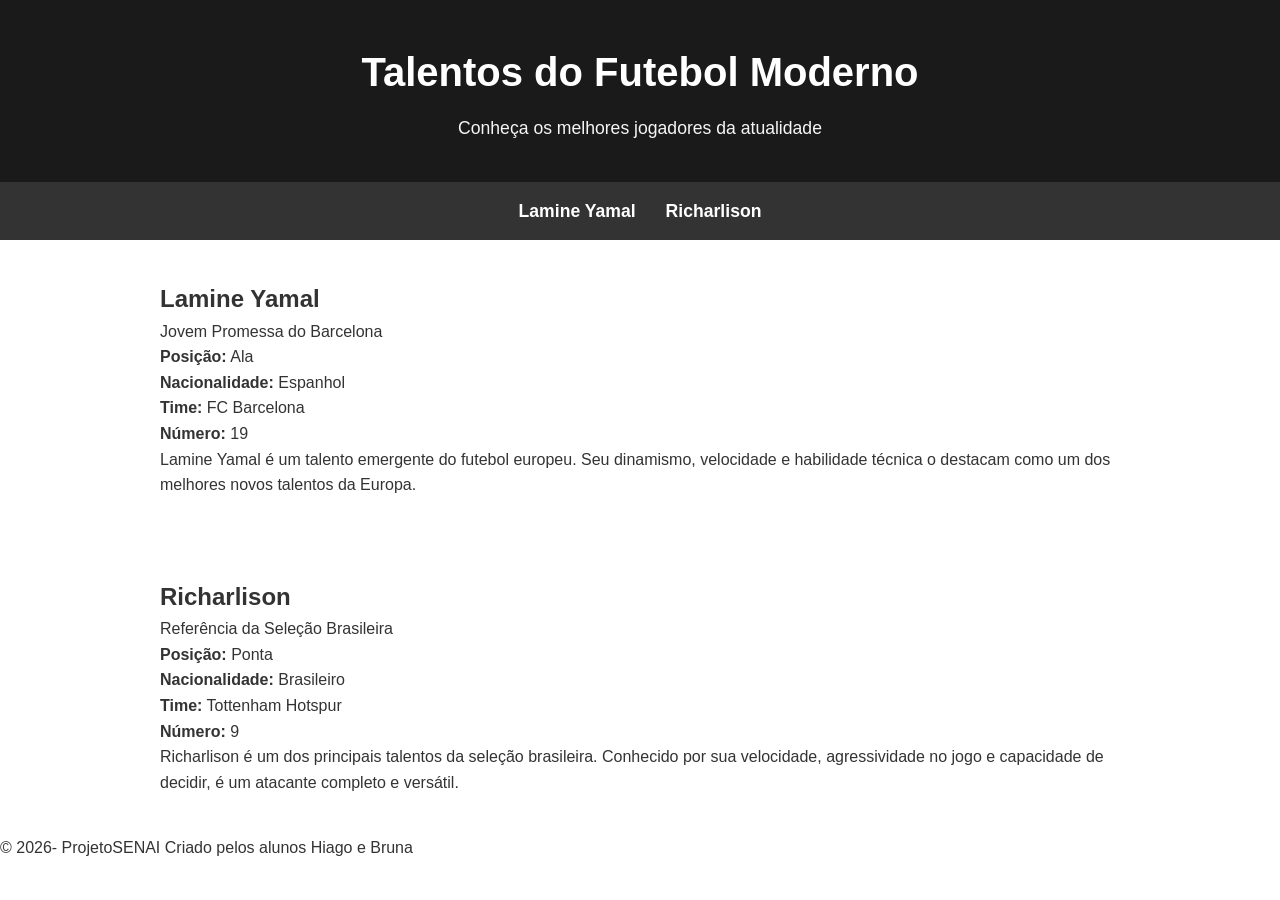
==== index.html @ df284200 "commit1" ====
<!DOCTYPE html>
<html lang="pt-BR">
<head>
    <meta charset="UTF-8">
    <meta name="viewport" content="width=device-width, initial-scale=1.0">
    <title>Lamine Yamal & Richarlison - Talentos do Futebol</title>
    <link rel="stylesheet" href="style.css">
</head>
<body>

    <!-- Parte do Lamine Yamal -->
    <header>
        <h1>Talentos do Futebol Moderno</h1>
        <p>Conheça os melhores jogadores da atualidade</p>
    </header>

    <!-- nav -->
    <nav class="navbar">
        <ul>
            <li><a href="#lamine">Lamine Yamal</a></li>
            <li><a href="#richarlison">Richarlison</a></li>
        </ul>
    </nav>

    <section id="lamine" class="player-section lamine-bg">
        <div class="container">
            <h2>Lamine Yamal</h2>
            <p class="subtitle">Jovem Promessa do Barcelona</p>
            
            <div class="player-content">
                <div class="player-info">
                    <p><strong>Posição:</strong> Ala</p>
                    <p><strong>Nacionalidade:</strong> Espanhol</p>
                    <p><strong>Time:</strong> FC Barcelona</p>
                    <p><strong>Número:</strong> 19</p>
                </div>
                <div class="player-description">
                    <p>Lamine Yamal é um talento emergente do futebol europeu. Seu dinamismo, velocidade e habilidade técnica o destacam como um dos melhores novos talentos da Europa.</p>
                </div>
            </div>
        </div>
    </section>

    <section id="richarlison" class="player-section richarlison-bg">
        <div class="container">
            <h2>Richarlison</h2>
            <p class="subtitle">Referência da Seleção Brasileira</p>
            
            <div class="player-content">
                <div class="player-info">
                    <p><strong>Posição:</strong> Ponta</p>
                    <p><strong>Nacionalidade:</strong> Brasileiro</p>
                    <p><strong>Time:</strong> Tottenham Hotspur</p>
                    <p><strong>Número:</strong> 9</p>
                </div>
                <div class="player-description">
                    <p>Richarlison é um dos principais talentos da seleção brasileira. Conhecido por sua velocidade, agressividade no jogo e capacidade de decidir, é um atacante completo e versátil.</p>
                </div>
            </div>
        </div>
    </section>

    <!-- footer -->
    <footer>
        <p>&copy; 2026- ProjetoSENAI Criado pelos alunos Hiago e Bruna</p>
    </footer>

</body>
</html>
---- style.css ----
* {
    margin: 0;
    padding: 0;
    box-sizing: border-box;
}

:root {
    /* PALETA DE CORES - LAMINE YAMAL (BARCELONA) */
    --barcelona-azul: #004494;
    --barcelona-vermelho: #CE1126;
    --barcelona-dourado: #FFC52F;
    
    /* PALETA DE CORES - RICHARLISON (BRASIL) */
    --brasil-verde: #009739;
    --brasil-amarelo: #FFD700;
    --brasil-azul: #002776;
    
    --preto: #1a1a1a;
    --branco: #ffffff;
    --cinza-claro: #f5f5f5;
    --cinza-escuro: #333333;
}

/* BODY */
body {
    font-family: Arial, sans-serif;
    line-height: 1.6;
    color: var(--cinza-escuro);
}

/* HEADER */
header {
    background-color: var(--preto);
    color: var(--branco);
    text-align: center;
    padding: 40px 20px;
}

header h1 {
    font-size: 2.5em;
    margin-bottom: 10px;
}

header p {
    font-size: 1.1em;
    color: var(--cinza-claro);
}

/* NAVEGAÇÃO */
.navbar {
    background-color: var(--cinza-escuro);
    padding: 15px 0;
    position: sticky;
    top: 0;
    z-index: 100;
}

.navbar ul {
    list-style: none;
    display: flex;
    justify-content: center;
    gap: 30px;
}

.navbar a {
    color: var(--branco);
    text-decoration: none;
    font-weight: bold;
    font-size: 1.1em;
    transition: 0.3s;
}

.navbar a:hover {
    color: var(--barcelona-dourado);
}

/* CONTAINER */
.container {
    max-width: 1000px;
    margin: 0 auto;
    padding: 40px 20px;
}


/* --------------------------------------------------------------------------------------*/
/*LOOKS ICONIC BY LADY GAGA*/





/* -------------------------------------------------------------------------------------------------- */
/* ALBUNS */






/* -------------------------------------------------------------------------------------------------- */
/* PREMIOS */




/* ----------------------------------------------------------------------------------------------------- */
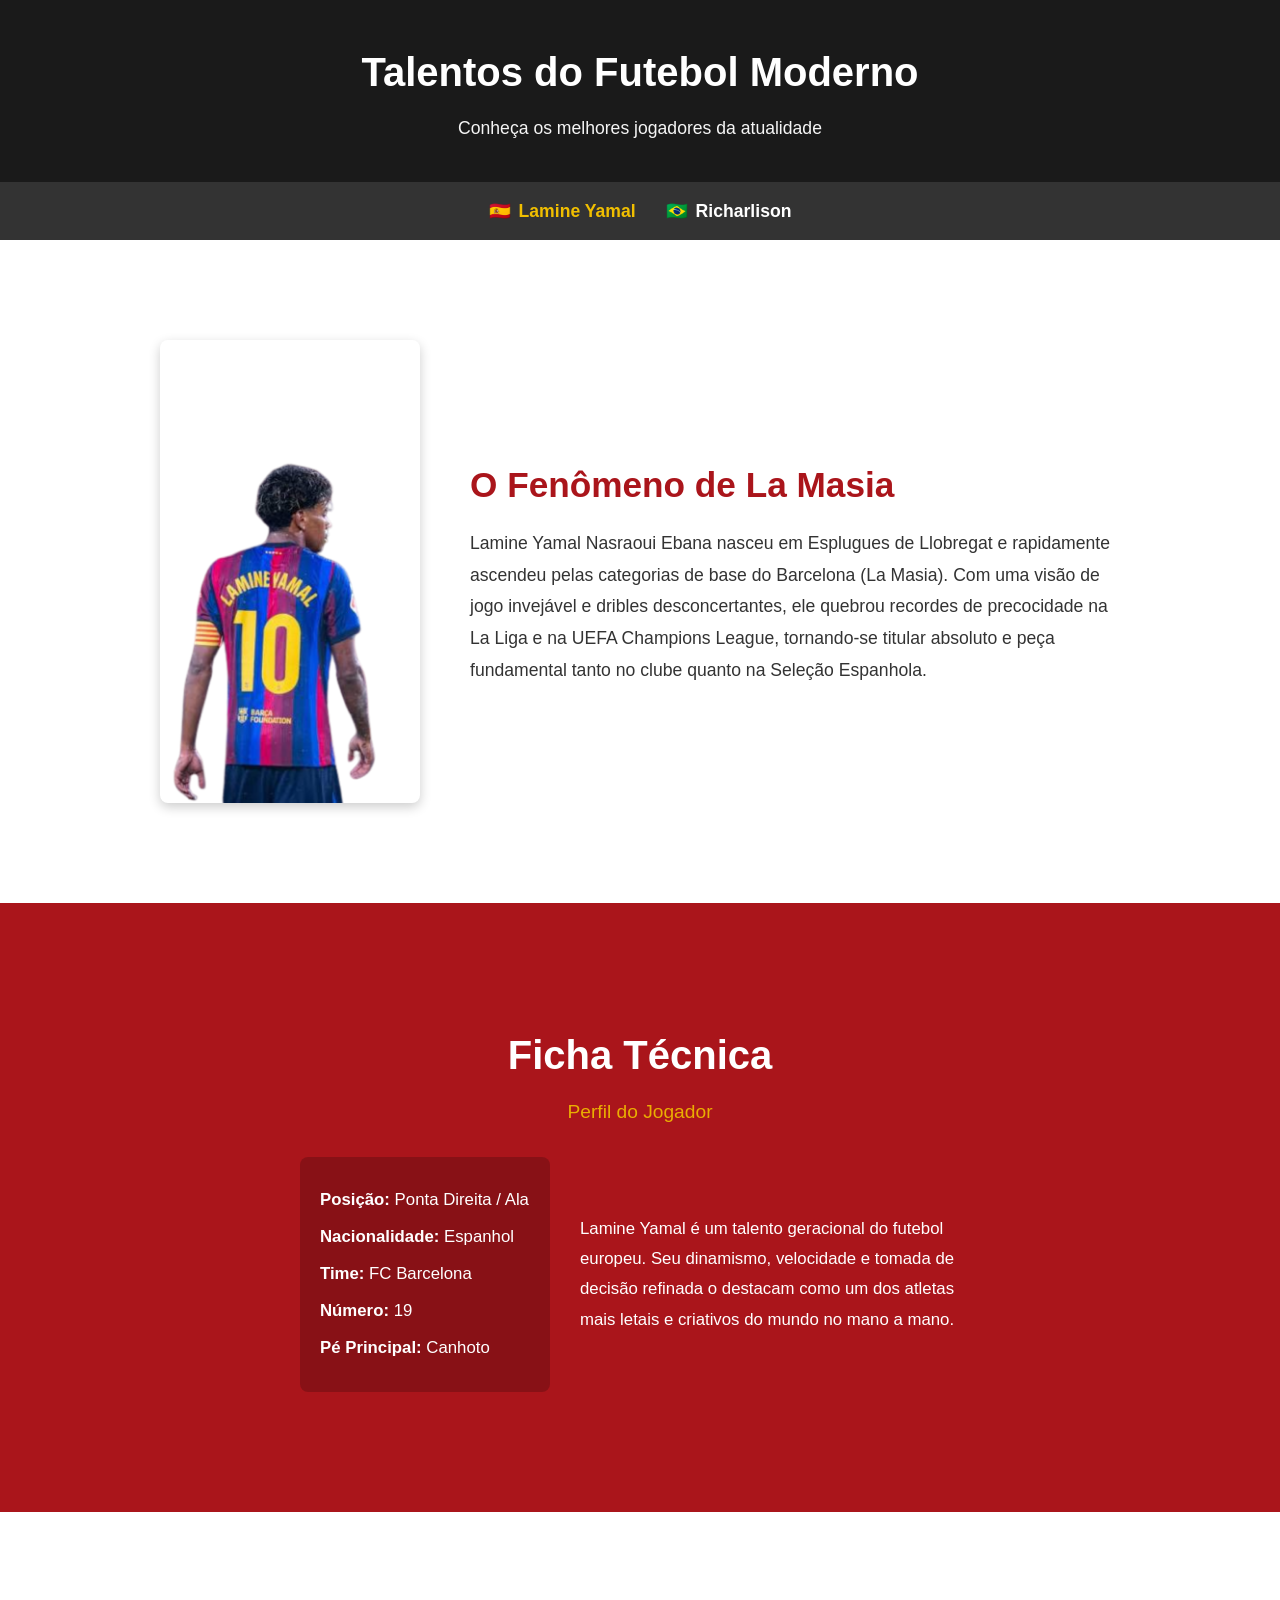
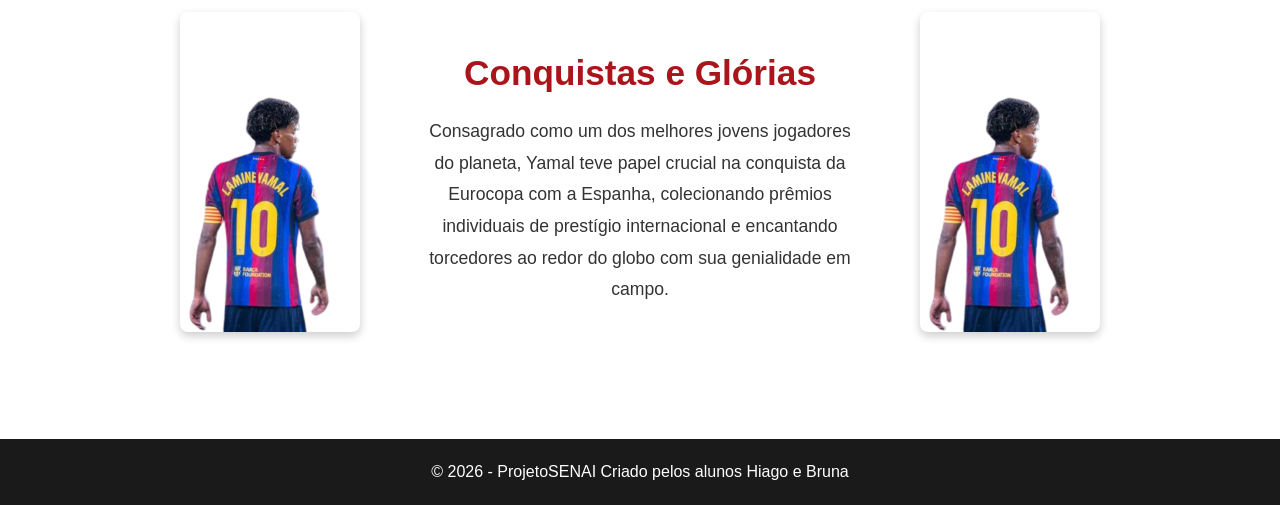
==== commit 8f3c2104: "commit2" ====
--- a/index.html
+++ b/index.html
@@ -3,67 +3,87 @@
 <head>
     <meta charset="UTF-8">
     <meta name="viewport" content="width=device-width, initial-scale=1.0">
-    <title>Lamine Yamal & Richarlison - Talentos do Futebol</title>
+    <title>Lamine Yamal - Talentos do Futebol</title>
     <link rel="stylesheet" href="style.css">
 </head>
 <body>
 
-    <!-- Parte do Lamine Yamal -->
+    <!-- Header Principal -->
     <header>
         <h1>Talentos do Futebol Moderno</h1>
         <p>Conheça os melhores jogadores da atualidade</p>
     </header>
 
-    <!-- nav -->
+    <!-- Navegação com bandeiras (links para páginas separadas) -->
     <nav class="navbar">
         <ul>
-            <li><a href="#lamine">Lamine Yamal</a></li>
-            <li><a href="#richarlison">Richarlison</a></li>
+            <li>
+                <a href="index.html" class="active">
+                    <span class="flag">🇪🇸</span> Lamine Yamal
+                </a>
+            </li>
+            <li>
+                <a href="richarlison/index.html">
+                    <span class="flag">🇧🇷</span> Richarlison
+                </a>
+            </li>
         </ul>
     </nav>
 
+    <!-- CONTEÚDO EXPANDIDO: VÁRIOS BLOCOS -->
+
+    <!-- BLOCO 1: Foto na Esquerda, Texto na Direita -->
+    <section class="content-block block-left">
+        <div class="container split-layout">
+                <img src="img/lamine-img1.png" alt="Lamine Yamal comemoração" class="player-img">
+            <div class="block-text">
+                <h2>O Fenômeno de La Masia</h2>
+                <p>Lamine Yamal Nasraoui Ebana nasceu em Esplugues de Llobregat e rapidamente ascendeu pelas categorias de base do Barcelona (La Masia). Com uma visão de jogo invejável e dribles desconcertantes, ele quebrou recordes de precocidade na La Liga e na UEFA Champions League, tornando-se titular absoluto e peça fundamental tanto no clube quanto na Seleção Espanhola.</p>
+            </div>
+        </div>
+    </section>
+
+    <!-- BLOCO 2: Card Centralizado (Estilo Original Aprimorado) -->
     <section id="lamine" class="player-section lamine-bg">
         <div class="container">
-            <h2>Lamine Yamal</h2>
-            <p class="subtitle">Jovem Promessa do Barcelona</p>
+            <h2>Ficha Técnica</h2>
+            <p class="subtitle">Perfil do Jogador</p>
             
             <div class="player-content">
                 <div class="player-info">
-                    <p><strong>Posição:</strong> Ala</p>
+                    <p><strong>Posição:</strong> Ponta Direita / Ala</p>
                     <p><strong>Nacionalidade:</strong> Espanhol</p>
                     <p><strong>Time:</strong> FC Barcelona</p>
                     <p><strong>Número:</strong> 19</p>
+                    <p><strong>Pé Principal:</strong> Canhoto</p>
                 </div>
                 <div class="player-description">
-                    <p>Lamine Yamal é um talento emergente do futebol europeu. Seu dinamismo, velocidade e habilidade técnica o destacam como um dos melhores novos talentos da Europa.</p>
+                    <p>Lamine Yamal é um talento geracional do futebol europeu. Seu dinamismo, velocidade e tomada de decisão refinada o destacam como um dos atletas mais letais e criativos do mundo no mano a mano.</p>
                 </div>
             </div>
         </div>
     </section>
 
-    <section id="richarlison" class="player-section richarlison-bg">
-        <div class="container">
-            <h2>Richarlison</h2>
-            <p class="subtitle">Referência da Seleção Brasileira</p>
-            
-            <div class="player-content">
-                <div class="player-info">
-                    <p><strong>Posição:</strong> Ponta</p>
-                    <p><strong>Nacionalidade:</strong> Brasileiro</p>
-                    <p><strong>Time:</strong> Tottenham Hotspur</p>
-                    <p><strong>Número:</strong> 9</p>
-                </div>
-                <div class="player-description">
-                    <p>Richarlison é um dos principais talentos da seleção brasileira. Conhecido por sua velocidade, agressividade no jogo e capacidade de decidir, é um atacante completo e versátil.</p>
-                </div>
+    <!-- BLOCO 3: Imagens nas Laterais e Texto no Meio -->
+    <section class="content-block block-center-text">
+        <div class="container triple-layout">
+            <div class="side-image">
+                <img src="img/lamine-img1.png" alt="Lamine Yamal detalhe 1" class="player-img-small">
+            </div>
+            <div class="center-text">
+                <h2>Conquistas e Glórias</h2>
+                <p>Consagrado como um dos melhores jovens jogadores do planeta, Yamal teve papel crucial na conquista da Eurocopa com a Espanha, colecionando prêmios individuais de prestígio internacional e encantando torcedores ao redor do globo com sua genialidade em campo.</p>
+            </div>
+            <div class="side-image">
+                <img src="img/lamine-img1.png" alt="Lamine Yamal detalhe 2" class="player-img-small">
             </div>
         </div>
     </section>
 
-    <!-- footer -->
+    <!-- Rodapé -->
     <footer>
-        <p>&copy; 2026- ProjetoSENAI Criado pelos alunos Hiago e Bruna</p>
+        <p>&copy; 2026 - ProjetoSENAI Criado pelos alunos Hiago e Bruna</p>
     </footer>
 
 </body>
-</html>
+</html>
--- a/style.css
+++ b/style.css
@@ -5,30 +5,21 @@
 }
 
 :root {
-    /* PALETA DE CORES - LAMINE YAMAL (BARCELONA) */
-    --barcelona-azul: #004494;
-    --barcelona-vermelho: #CE1126;
-    --barcelona-dourado: #FFC52F;
-    
-    /* PALETA DE CORES - RICHARLISON (BRASIL) */
-    --brasil-verde: #009739;
-    --brasil-amarelo: #FFD700;
-    --brasil-azul: #002776;
-    
+    --espanha-vermelho: #AA151B;
+    --espanha-amarelo: #F1BF00;
     --preto: #1a1a1a;
     --branco: #ffffff;
     --cinza-claro: #f5f5f5;
     --cinza-escuro: #333333;
 }
 
-/* BODY */
 body {
     font-family: Arial, sans-serif;
     line-height: 1.6;
     color: var(--cinza-escuro);
-}
-
-/* HEADER */
+    scroll-behavior: smooth;
+}
+
 header {
     background-color: var(--preto);
     color: var(--branco);
@@ -46,7 +37,6 @@
     color: var(--cinza-claro);
 }
 
-/* NAVEGAÇÃO */
 .navbar {
     background-color: var(--cinza-escuro);
     padding: 15px 0;
@@ -68,13 +58,16 @@
     font-weight: bold;
     font-size: 1.1em;
     transition: 0.3s;
-}
-
-.navbar a:hover {
-    color: var(--barcelona-dourado);
-}
-
-/* CONTAINER */
+    display: flex;
+    align-items: center;
+    gap: 8px;
+}
+
+.navbar a:hover,
+.navbar a.active {
+    color: var(--espanha-amarelo);
+}
+
 .container {
     max-width: 1000px;
     margin: 0 auto;
@@ -82,26 +75,179 @@
 }
 
 
-/* --------------------------------------------------------------------------------------*/
-/*LOOKS ICONIC BY LADY GAGA*/
-
-
-
-
-
-/* -------------------------------------------------------------------------------------------------- */
-/* ALBUNS */
-
-
-
-
-
-
-/* -------------------------------------------------------------------------------------------------- */
-/* PREMIOS */
-
-
-
-
-/* ----------------------------------------------------------------------------------------------------- */
-
+
+
+/* ESTILOS DOS NOVOS BLOCOS */
+.content-block {
+    padding: 60px 20px;
+    background-color: var(--branco);
+}
+
+.content-block:nth-child(even) {
+    background-color: var(--cinza-claro);
+}
+
+/* Bloco 1: Foto Esquerda / Texto Direita */
+.split-layout {
+    display: flex;
+    align-items: center;
+    gap: 50px;
+    justify-content: center;
+    flex-wrap: wrap;
+}
+
+.block-image {
+    flex: 1;
+    text-align: center;
+    min-width: 280px;
+}
+
+.block-text {
+    flex: 2;
+    min-width: 300px;
+}
+
+.block-text h2 {
+    font-size: 2.2em;
+    color: var(--espanha-vermelho);
+    margin-bottom: 15px;
+}
+
+.block-text p {
+    font-size: 1.1em;
+    line-height: 1.8;
+}
+
+.player-img {
+    max-width: 260px;
+    width: 100%;
+    height: auto;
+    border-radius: 8px;
+    object-fit: cover;
+    box-shadow: 0 4px 12px rgba(0, 0, 0, 0.2);
+}
+
+/* Bloco do Card Central (Original) */
+.player-section {
+    padding: 80px 20px;
+    text-align: center;
+}
+
+.player-section h2 {
+    font-size: 2.5em;
+    margin-bottom: 10px;
+}
+
+.subtitle {
+    font-size: 1.2em;
+    margin-bottom: 30px;
+    opacity: 0.9;
+}
+
+.lamine-bg {
+    background-color: var(--espanha-vermelho);
+    color: var(--branco);
+}
+
+.lamine-bg .subtitle {
+    color: var(--espanha-amarelo);
+}
+
+.player-content {
+    display: flex;
+    gap: 30px;
+    align-items: center;
+    justify-content: center;
+    flex-wrap: wrap;
+    margin-top: 30px;
+}
+
+.player-info {
+    background-color: rgba(0, 0, 0, 0.2);
+    padding: 20px;
+    border-radius: 8px;
+    min-width: 250px;
+    text-align: left;
+}
+
+.player-info p {
+    margin: 10px 0;
+    font-size: 1.05em;
+}
+
+.player-description {
+    max-width: 400px;
+    font-size: 1.05em;
+    line-height: 1.8;
+    text-align: left;
+}
+
+/* Bloco 3: Imagens nas Laterais e Texto no Meio */
+.triple-layout {
+    display: flex;
+    align-items: center;
+    justify-content: center;
+    gap: 40px;
+    flex-wrap: wrap;
+    text-align: center;
+}
+
+.side-image {
+    flex: 1;
+    min-width: 200px;
+}
+
+.center-text {
+    flex: 2;
+    min-width: 280px;
+}
+
+.center-text h2 {
+    font-size: 2.2em;
+    color: var(--espanha-vermelho);
+    margin-bottom: 15px;
+}
+
+.center-text p {
+    font-size: 1.1em;
+    line-height: 1.8;
+}
+
+.player-img-small {
+    max-width: 180px;
+    width: 100%;
+    height: auto;
+    border-radius: 8px;
+    object-fit: cover;
+    box-shadow: 0 4px 10px rgba(0, 0, 0, 0.2);
+}
+
+/* FOOTER */
+footer {
+    background-color: var(--preto);
+    color: var(--branco);
+    text-align: center;
+    padding: 20px;
+}
+
+/* RESPONSIVO */
+@media (max-width: 768px) {
+    .navbar ul {
+        flex-direction: column;
+        gap: 10px;
+        align-items: center;
+    }
+    
+    .split-layout, .triple-layout {
+        flex-direction: column;
+        text-align: center;
+    }
+
+    .player-description, .block-text {
+        text-align: center;
+    }
+    
+    header h1 {
+        font-size: 2em;
+    }
+}
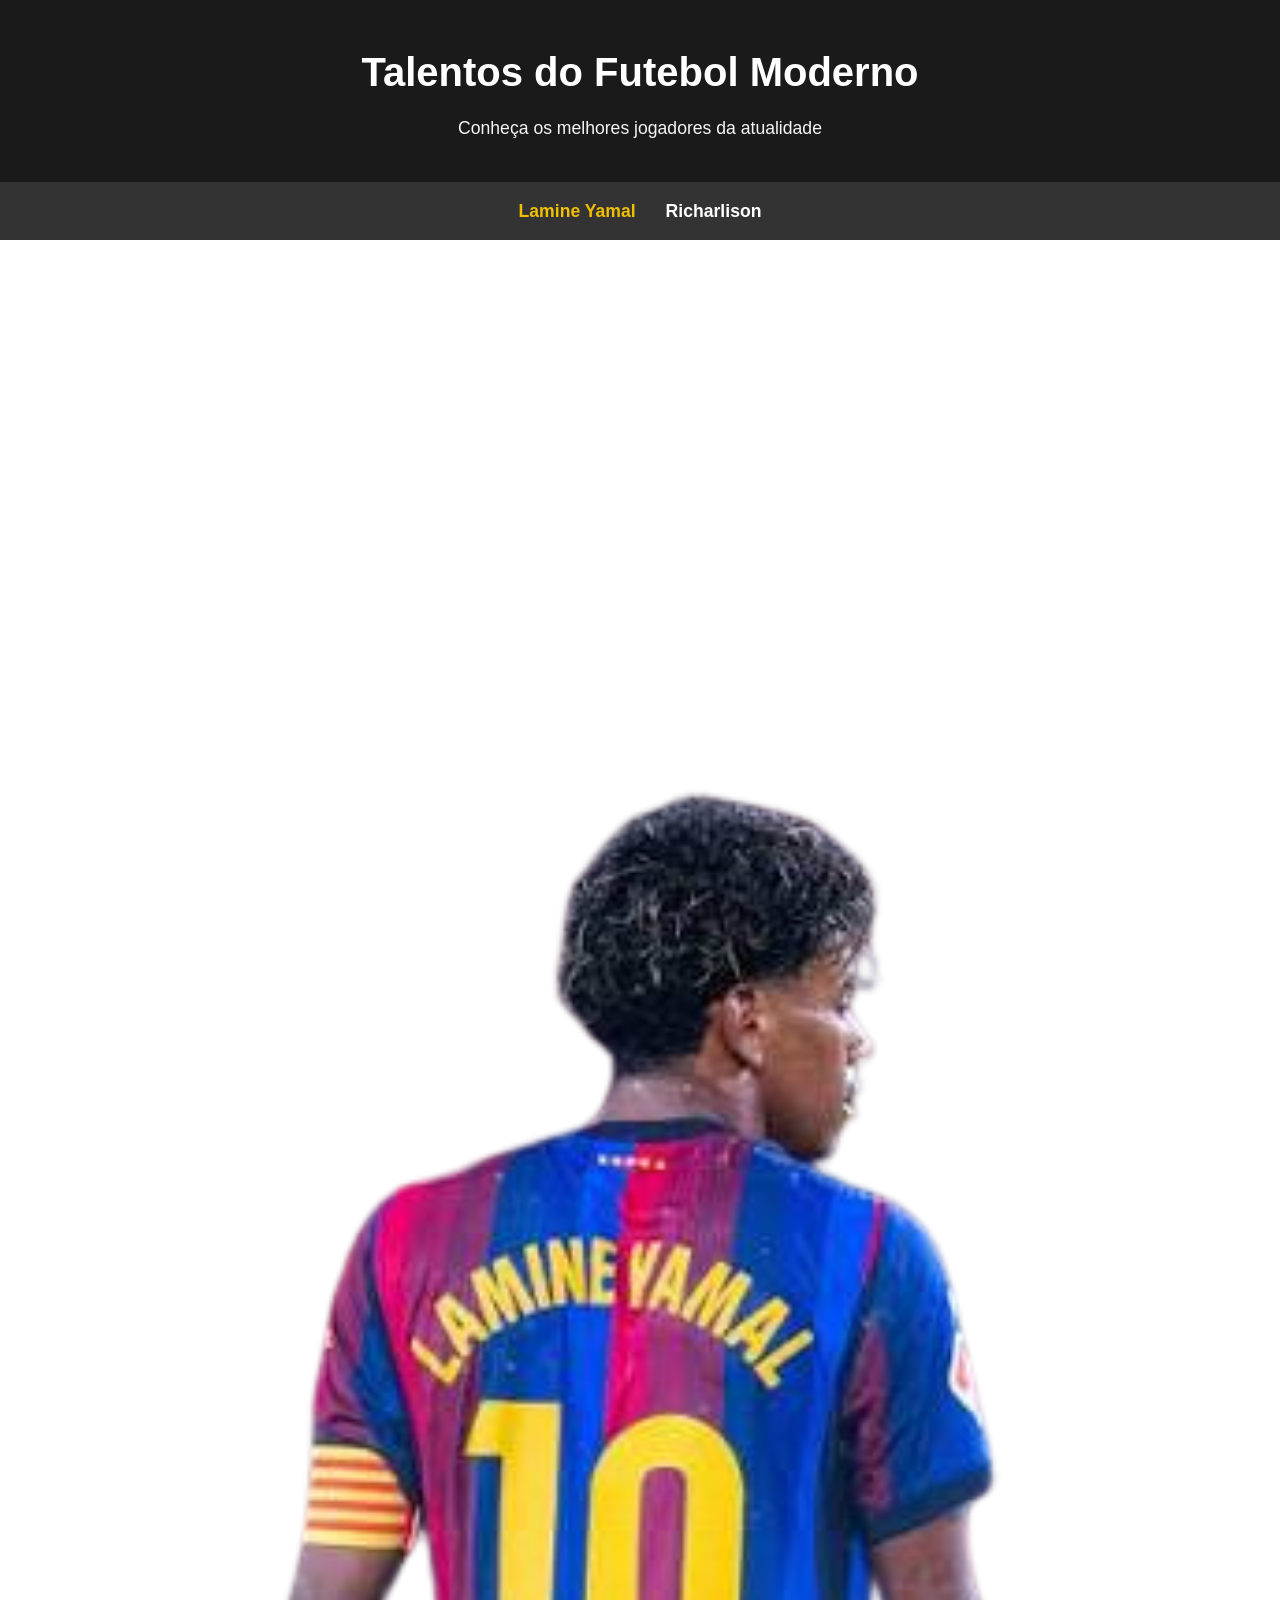
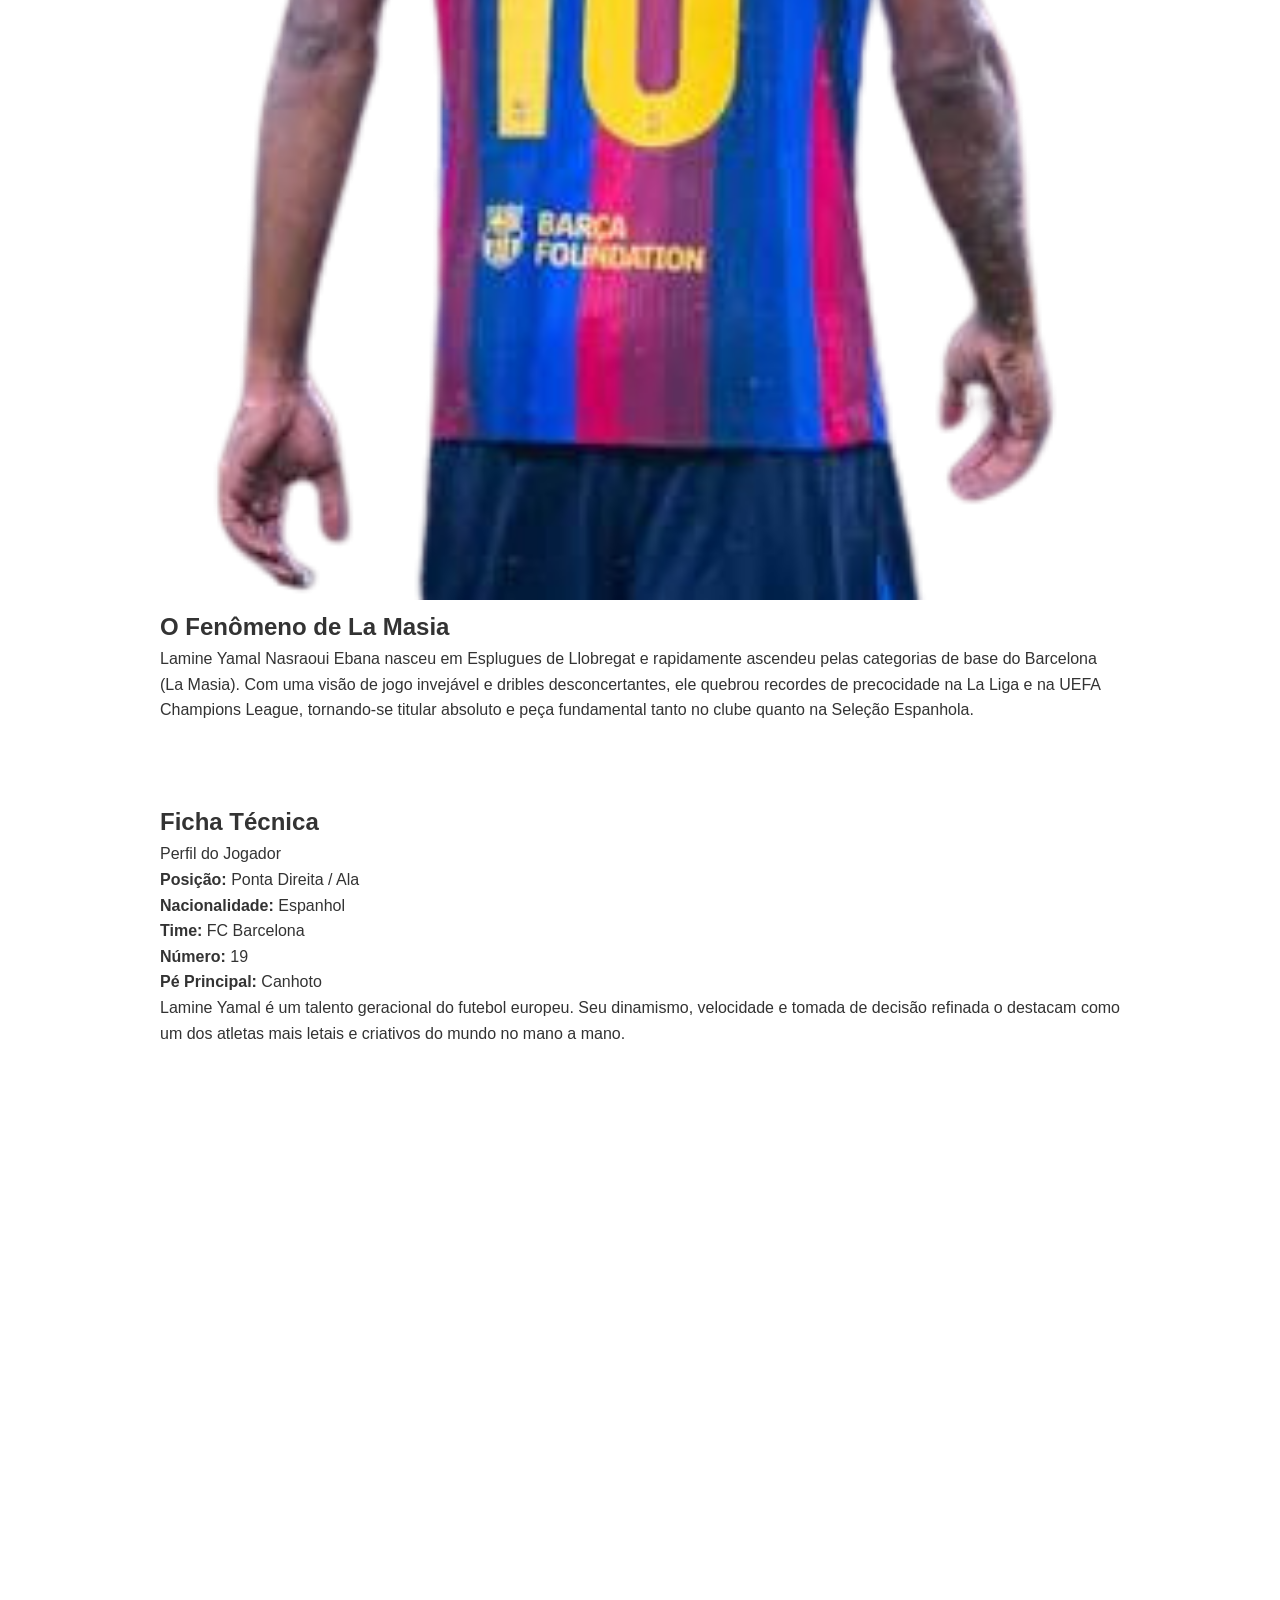
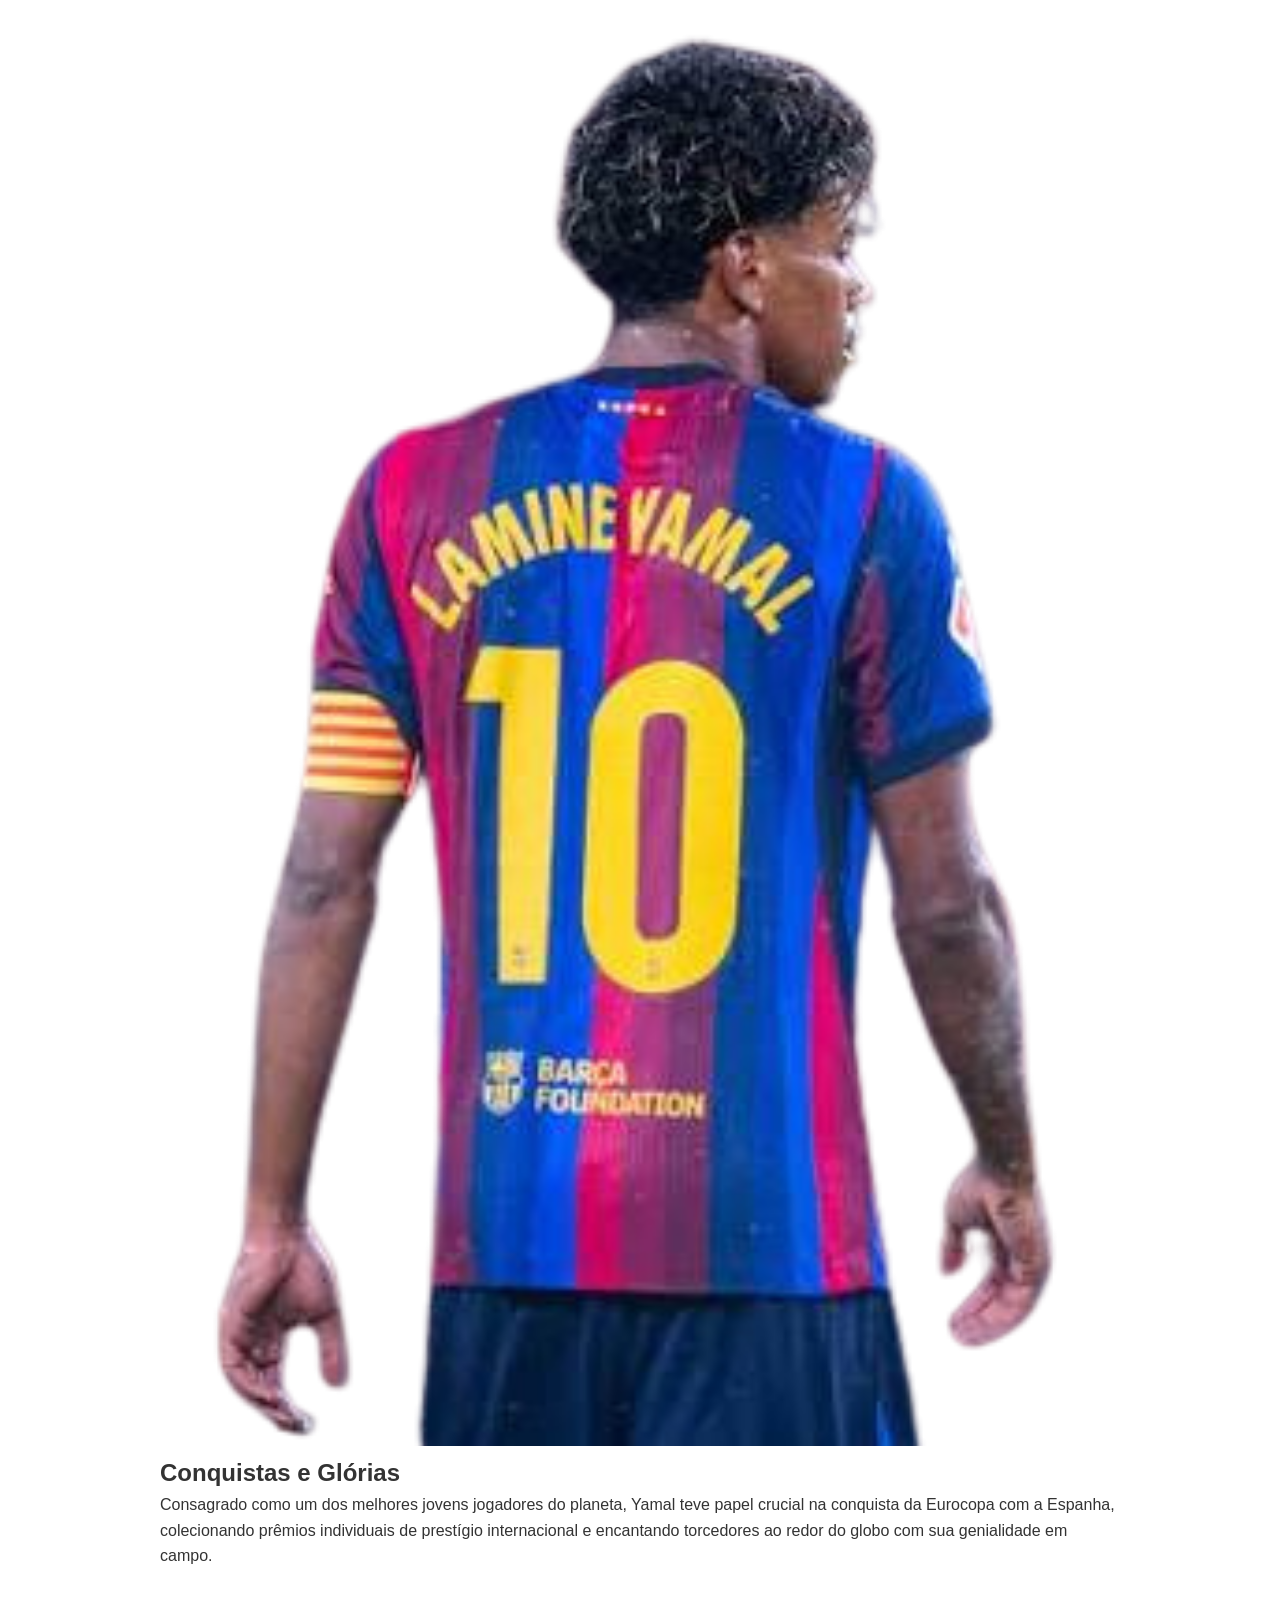
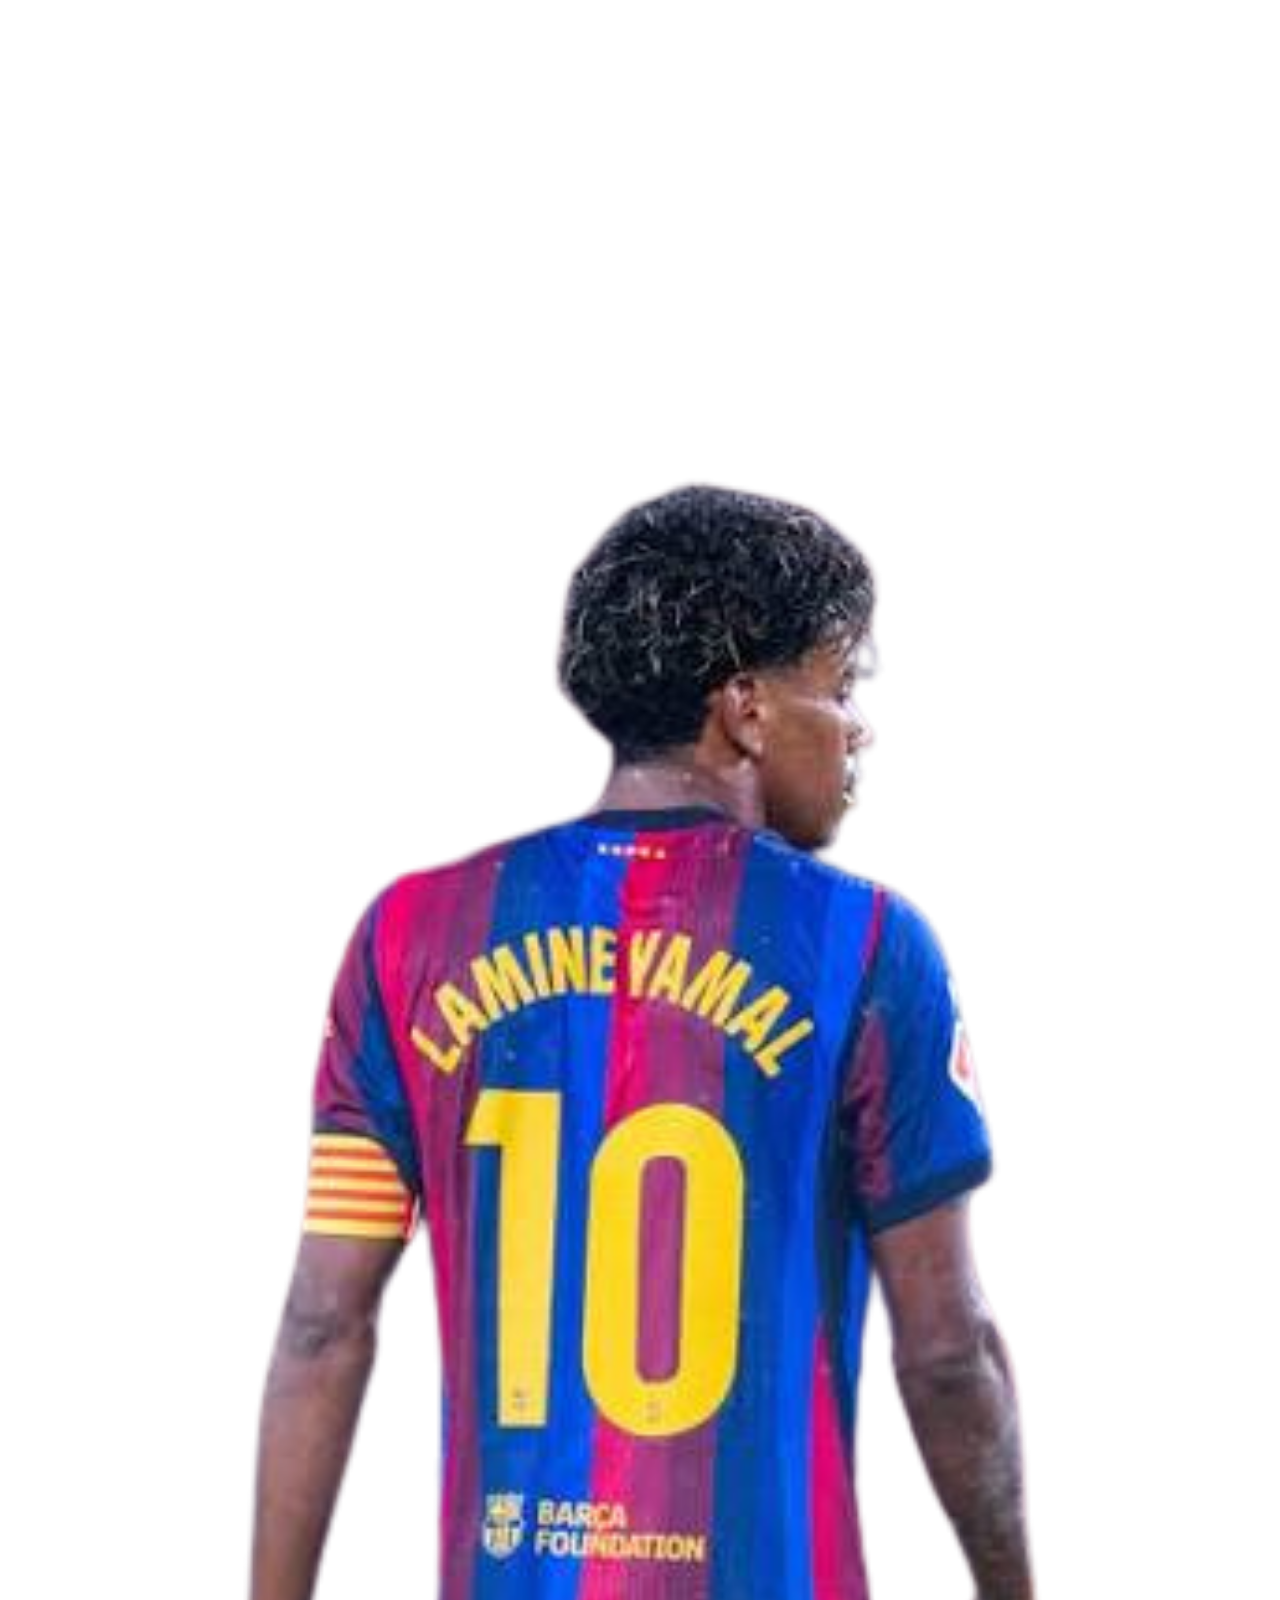
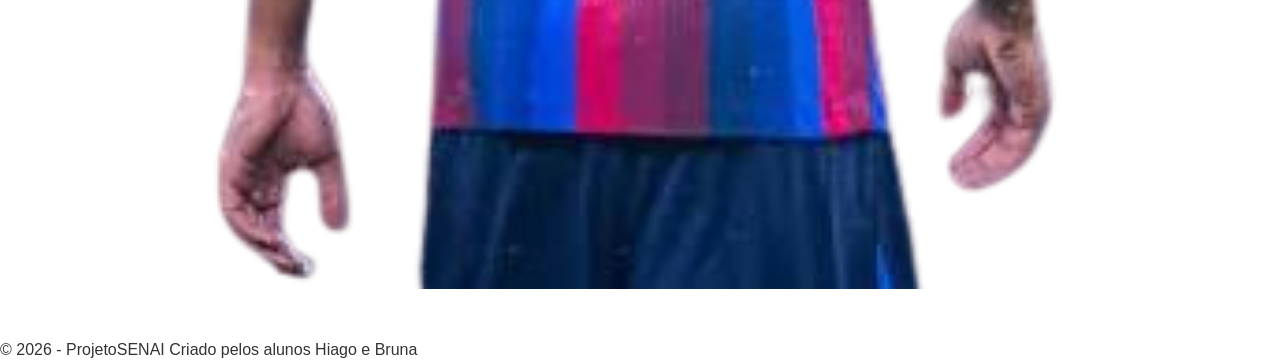
==== commit 5d1601e8: "commit2-again" ====
--- a/index.html
+++ b/index.html
@@ -8,31 +8,28 @@
 </head>
 <body>
 
-    <!-- Header Principal -->
+    <!-- Header -->
     <header>
         <h1>Talentos do Futebol Moderno</h1>
         <p>Conheça os melhores jogadores da atualidade</p>
     </header>
 
-    <!-- Navegação com bandeiras (links para páginas separadas) -->
+    <!-- Nav -->
     <nav class="navbar">
         <ul>
             <li>
                 <a href="index.html" class="active">
-                    <span class="flag">🇪🇸</span> Lamine Yamal
+                    <span class="flag">Lamine Yamal</span>
                 </a>
             </li>
             <li>
                 <a href="richarlison/index.html">
-                    <span class="flag">🇧🇷</span> Richarlison
+                    <span class="flag">Richarlison</span>
                 </a>
             </li>
         </ul>
     </nav>
 
-    <!-- CONTEÚDO EXPANDIDO: VÁRIOS BLOCOS -->
-
-    <!-- BLOCO 1: Foto na Esquerda, Texto na Direita -->
     <section class="content-block block-left">
         <div class="container split-layout">
                 <img src="img/lamine-img1.png" alt="Lamine Yamal comemoração" class="player-img">
@@ -43,7 +40,6 @@
         </div>
     </section>
 
-    <!-- BLOCO 2: Card Centralizado (Estilo Original Aprimorado) -->
     <section id="lamine" class="player-section lamine-bg">
         <div class="container">
             <h2>Ficha Técnica</h2>
@@ -64,7 +60,6 @@
         </div>
     </section>
 
-    <!-- BLOCO 3: Imagens nas Laterais e Texto no Meio -->
     <section class="content-block block-center-text">
         <div class="container triple-layout">
             <div class="side-image">
--- a/style.css
+++ b/style.css
@@ -77,177 +77,3 @@
 
 
 
-/* ESTILOS DOS NOVOS BLOCOS */
-.content-block {
-    padding: 60px 20px;
-    background-color: var(--branco);
-}
-
-.content-block:nth-child(even) {
-    background-color: var(--cinza-claro);
-}
-
-/* Bloco 1: Foto Esquerda / Texto Direita */
-.split-layout {
-    display: flex;
-    align-items: center;
-    gap: 50px;
-    justify-content: center;
-    flex-wrap: wrap;
-}
-
-.block-image {
-    flex: 1;
-    text-align: center;
-    min-width: 280px;
-}
-
-.block-text {
-    flex: 2;
-    min-width: 300px;
-}
-
-.block-text h2 {
-    font-size: 2.2em;
-    color: var(--espanha-vermelho);
-    margin-bottom: 15px;
-}
-
-.block-text p {
-    font-size: 1.1em;
-    line-height: 1.8;
-}
-
-.player-img {
-    max-width: 260px;
-    width: 100%;
-    height: auto;
-    border-radius: 8px;
-    object-fit: cover;
-    box-shadow: 0 4px 12px rgba(0, 0, 0, 0.2);
-}
-
-/* Bloco do Card Central (Original) */
-.player-section {
-    padding: 80px 20px;
-    text-align: center;
-}
-
-.player-section h2 {
-    font-size: 2.5em;
-    margin-bottom: 10px;
-}
-
-.subtitle {
-    font-size: 1.2em;
-    margin-bottom: 30px;
-    opacity: 0.9;
-}
-
-.lamine-bg {
-    background-color: var(--espanha-vermelho);
-    color: var(--branco);
-}
-
-.lamine-bg .subtitle {
-    color: var(--espanha-amarelo);
-}
-
-.player-content {
-    display: flex;
-    gap: 30px;
-    align-items: center;
-    justify-content: center;
-    flex-wrap: wrap;
-    margin-top: 30px;
-}
-
-.player-info {
-    background-color: rgba(0, 0, 0, 0.2);
-    padding: 20px;
-    border-radius: 8px;
-    min-width: 250px;
-    text-align: left;
-}
-
-.player-info p {
-    margin: 10px 0;
-    font-size: 1.05em;
-}
-
-.player-description {
-    max-width: 400px;
-    font-size: 1.05em;
-    line-height: 1.8;
-    text-align: left;
-}
-
-/* Bloco 3: Imagens nas Laterais e Texto no Meio */
-.triple-layout {
-    display: flex;
-    align-items: center;
-    justify-content: center;
-    gap: 40px;
-    flex-wrap: wrap;
-    text-align: center;
-}
-
-.side-image {
-    flex: 1;
-    min-width: 200px;
-}
-
-.center-text {
-    flex: 2;
-    min-width: 280px;
-}
-
-.center-text h2 {
-    font-size: 2.2em;
-    color: var(--espanha-vermelho);
-    margin-bottom: 15px;
-}
-
-.center-text p {
-    font-size: 1.1em;
-    line-height: 1.8;
-}
-
-.player-img-small {
-    max-width: 180px;
-    width: 100%;
-    height: auto;
-    border-radius: 8px;
-    object-fit: cover;
-    box-shadow: 0 4px 10px rgba(0, 0, 0, 0.2);
-}
-
-/* FOOTER */
-footer {
-    background-color: var(--preto);
-    color: var(--branco);
-    text-align: center;
-    padding: 20px;
-}
-
-/* RESPONSIVO */
-@media (max-width: 768px) {
-    .navbar ul {
-        flex-direction: column;
-        gap: 10px;
-        align-items: center;
-    }
-    
-    .split-layout, .triple-layout {
-        flex-direction: column;
-        text-align: center;
-    }
-
-    .player-description, .block-text {
-        text-align: center;
-    }
-    
-    header h1 {
-        font-size: 2em;
-    }
-}
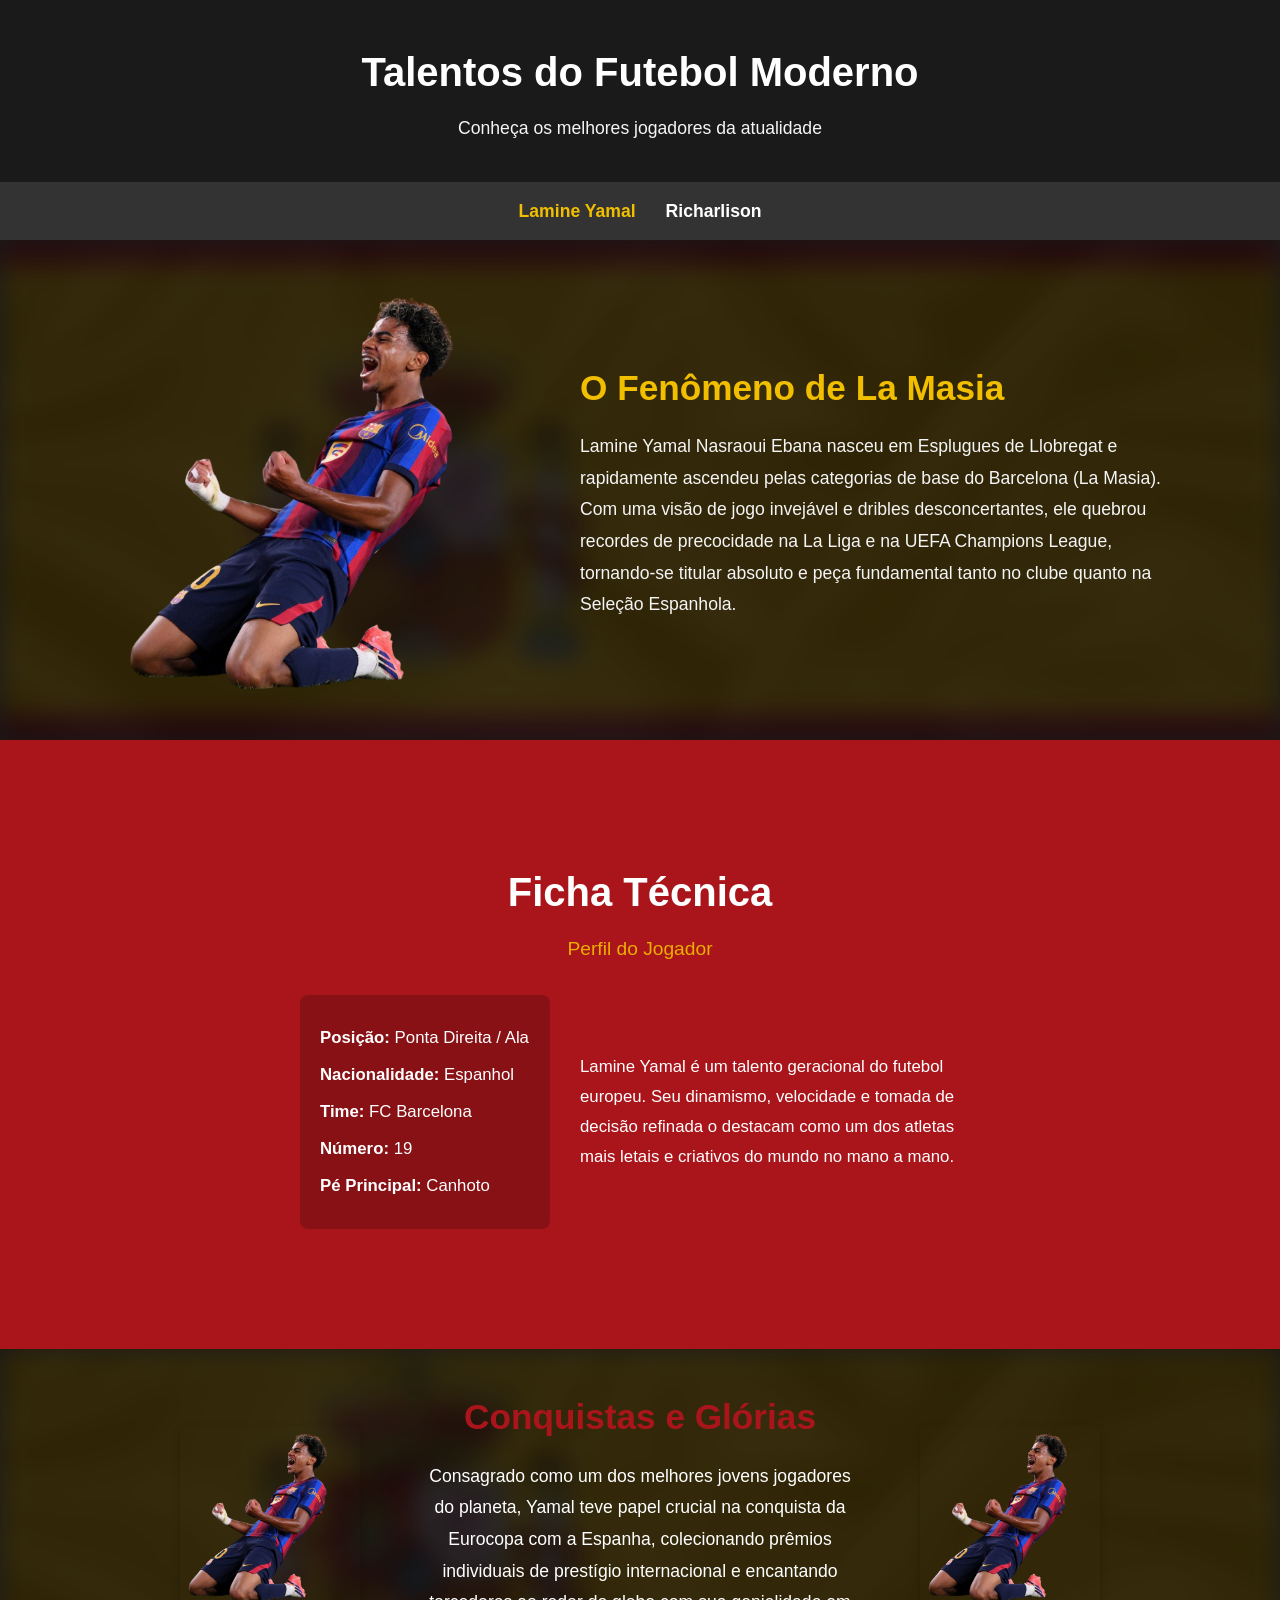
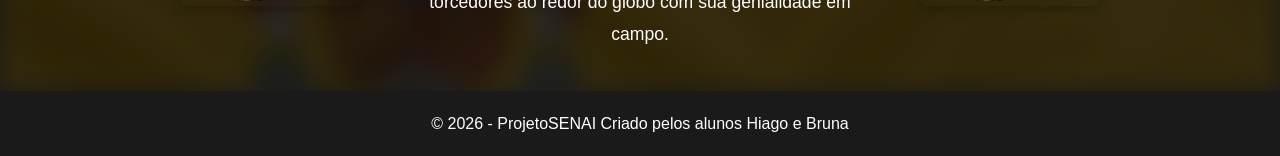
==== commit f788d3db: "commit3" ====
--- a/index.html
+++ b/index.html
@@ -30,9 +30,9 @@
         </ul>
     </nav>
 
-    <section class="content-block block-left">
-        <div class="container split-layout">
-                <img src="img/lamine-img1.png" alt="Lamine Yamal comemoração" class="player-img">
+    <section class="content-block">
+        <div class="container box">
+            <img src="img/lamine-img1.png" alt="Lamine Yamal comemoração" class="player-img">
             <div class="block-text">
                 <h2>O Fenômeno de La Masia</h2>
                 <p>Lamine Yamal Nasraoui Ebana nasceu em Esplugues de Llobregat e rapidamente ascendeu pelas categorias de base do Barcelona (La Masia). Com uma visão de jogo invejável e dribles desconcertantes, ele quebrou recordes de precocidade na La Liga e na UEFA Champions League, tornando-se titular absoluto e peça fundamental tanto no clube quanto na Seleção Espanhola.</p>
--- a/style.css
+++ b/style.css
@@ -5,6 +5,7 @@
 }
 
 :root {
+    /* cores */
     --espanha-vermelho: #AA151B;
     --espanha-amarelo: #F1BF00;
     --preto: #1a1a1a;
@@ -68,12 +69,209 @@
     color: var(--espanha-amarelo);
 }
 
+
 .container {
     max-width: 1000px;
     margin: 0 auto;
     padding: 40px 20px;
 }
 
-
-
-
+.content-block {
+    /* Fundo com imagem da bandeira desfocada (blur) e bem escurecida */
+    position: relative;
+    background-color: var(--preto);
+    color: var(--branco);
+    overflow: hidden;
+}
+
+.content-block::before {
+    content: "";
+    position: absolute;
+    top: 0;
+    left: 0;
+    width: 100%;
+    height: 100%;
+    background-image: url('img/bandeira-img.jpg'); /* Coloque o caminho correto da sua imagem aqui */
+    background-size: cover;
+    background-position: center;
+    filter: blur(12px) brightness(0.25); /* blur controla o desfoque e brightness a escuridão */
+    opacity: 0.8;
+    z-index: 1;
+}
+
+.content-block .container {
+    position: relative;
+    z-index: 2;
+}
+
+.content-block .block-text h2 {
+    color: var(--espanha-amarelo);
+}
+
+.content-block .block-text p {
+    color: var(--cinza-claro);
+}
+
+.content-block:nth-child(even) {
+    background-color: var(--cinza-claro);
+}
+
+.box {
+    display: flex;
+    align-items: center;
+    justify-content: center;
+    gap: 50px;
+    flex-wrap: wrap;
+    max-width: 1100px;
+}
+
+.block-text {
+    flex: 1;
+    min-width: 300px;
+}
+
+.block-text h2 {
+    font-size: 2.2em;
+    color: var(--espanha-vermelho);
+    margin-bottom: 15px;
+}
+
+.block-text p {
+    font-size: 1.1em;
+    line-height: 1.8;
+}
+
+.player-img {
+    flex: 1;
+    max-width: 420px;
+    width: 100%;
+    height: auto;
+}
+
+/* segunda parte */
+.player-section {
+    padding: 80px 20px;
+    text-align: center;
+}
+
+.player-section h2 {
+    font-size: 2.5em;
+    margin-bottom: 10px;
+}
+
+.subtitle {
+    font-size: 1.2em;
+    margin-bottom: 30px;
+    opacity: 0.9;
+}
+
+.lamine-bg {
+    background-color: var(--espanha-vermelho);
+    color: var(--branco);
+}
+
+.lamine-bg .subtitle {
+    color: var(--espanha-amarelo);
+}
+
+.player-content {
+    display: flex;
+    gap: 30px;
+    align-items: center;
+    justify-content: center;
+    flex-wrap: wrap;
+    margin-top: 30px;
+}
+
+.player-info {
+    background-color: rgba(0, 0, 0, 0.2);
+    padding: 20px;
+    border-radius: 8px;
+    min-width: 250px;
+    text-align: left;
+}
+
+.player-info p {
+    margin: 10px 0;
+    font-size: 1.05em;
+}
+
+.player-description {
+    max-width: 400px;
+    font-size: 1.05em;
+    line-height: 1.8;
+    text-align: left;
+}
+
+
+/* terceira parte */
+.triple-layout {
+    display: flex;
+    align-items: center;
+    justify-content: center;
+    gap: 40px;
+    flex-wrap: wrap;
+    text-align: center;
+}
+
+.side-image {
+    flex: 1;
+    min-width: 200px;
+}
+
+.center-text {
+    flex: 2;
+    min-width: 280px;
+}
+
+.center-text h2 {
+    font-size: 2.2em;
+    color: var(--espanha-vermelho);
+    margin-bottom: 15px;
+}
+
+.center-text p {
+    font-size: 1.1em;
+    line-height: 1.8;
+}
+
+.player-img-small {
+    max-width: 180px;
+    width: 100%;
+    height: auto;
+    border-radius: 8px;
+    object-fit: cover;
+    box-shadow: 0 4px 10px rgba(0, 0, 0, 0.2);
+}
+
+/* rodape */
+footer {
+    background-color: var(--preto);
+    color: var(--branco);
+    text-align: center;
+    padding: 20px;
+}
+
+
+
+/* RESPONSIVO */
+@media (max-width: 768px) {
+    .navbar ul {
+        flex-direction: column;
+        gap: 10px;
+        align-items: center;
+    }
+    
+    .split-layout, .triple-layout {
+        flex-direction: column;
+        text-align: center;
+    }
+
+    .player-description, .block-text {
+        text-align: center;
+    }
+    
+    header h1 {
+        font-size: 2em;
+    }
+}
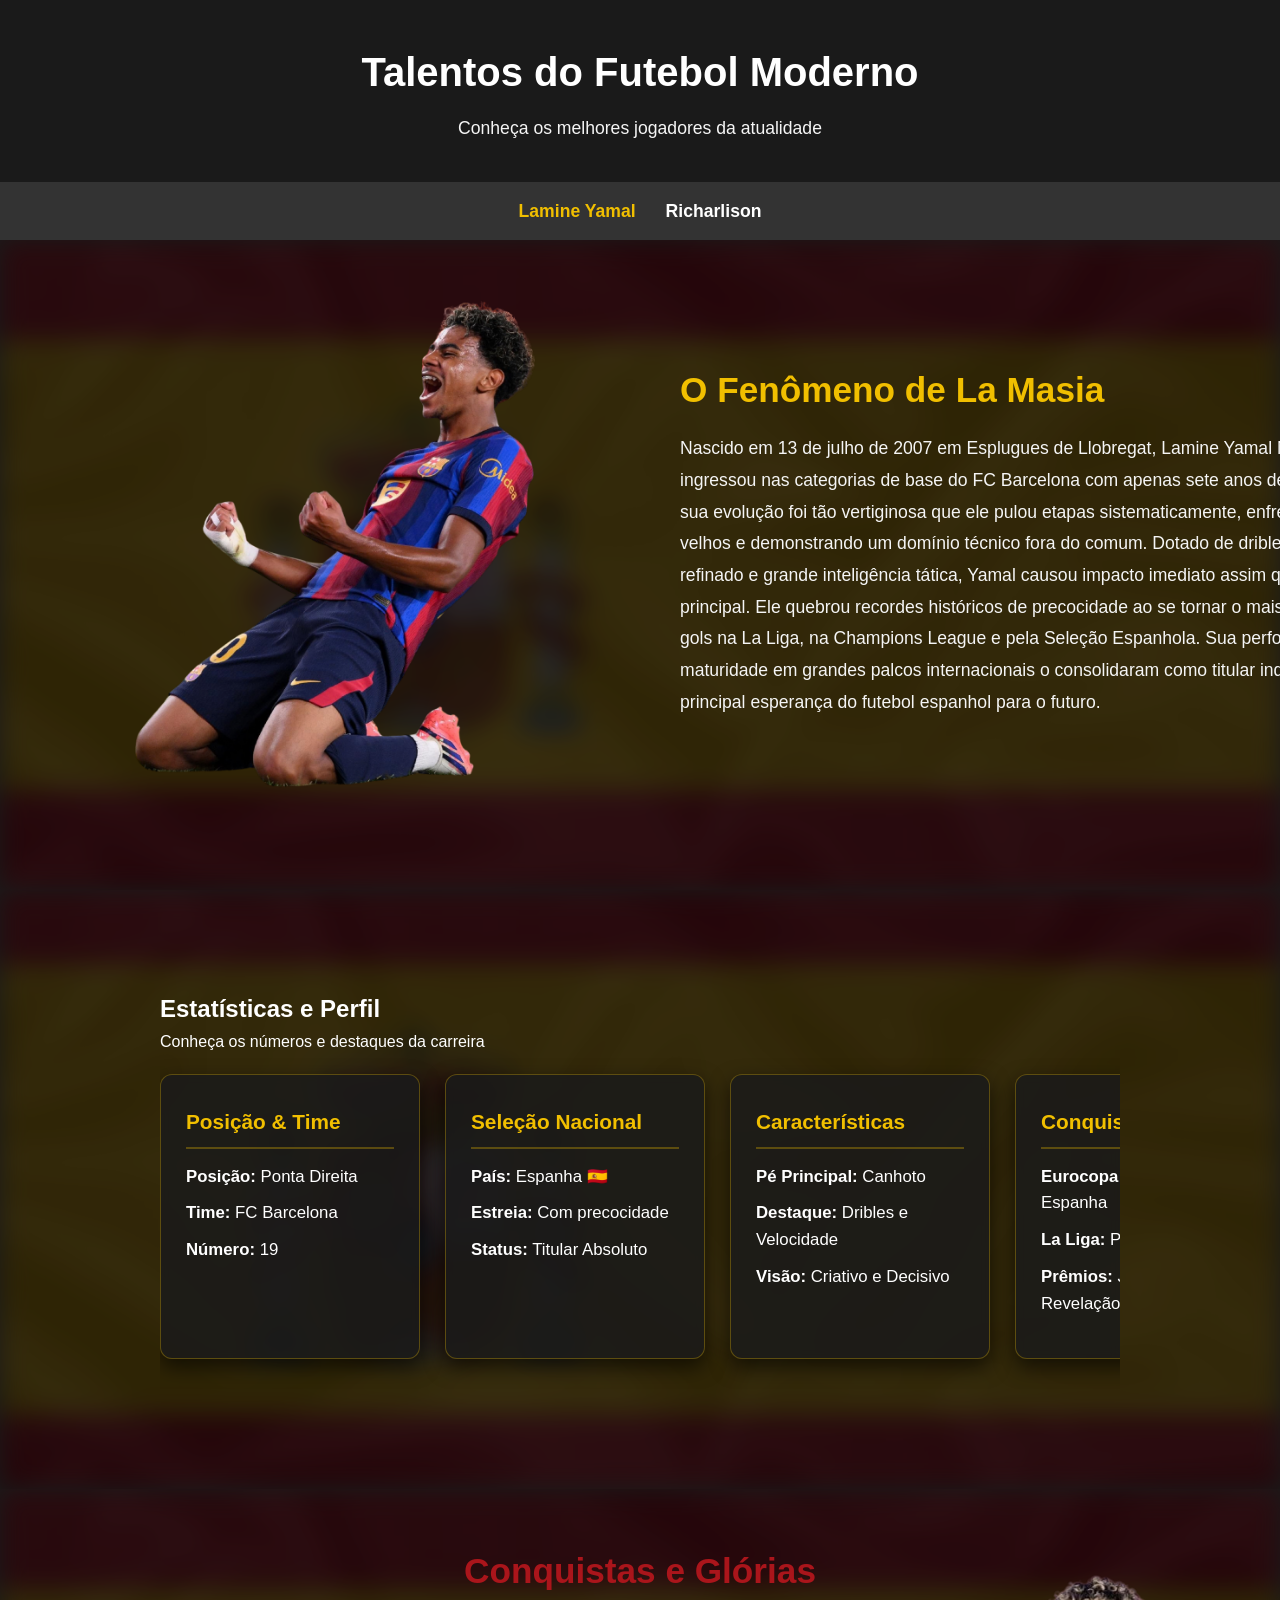
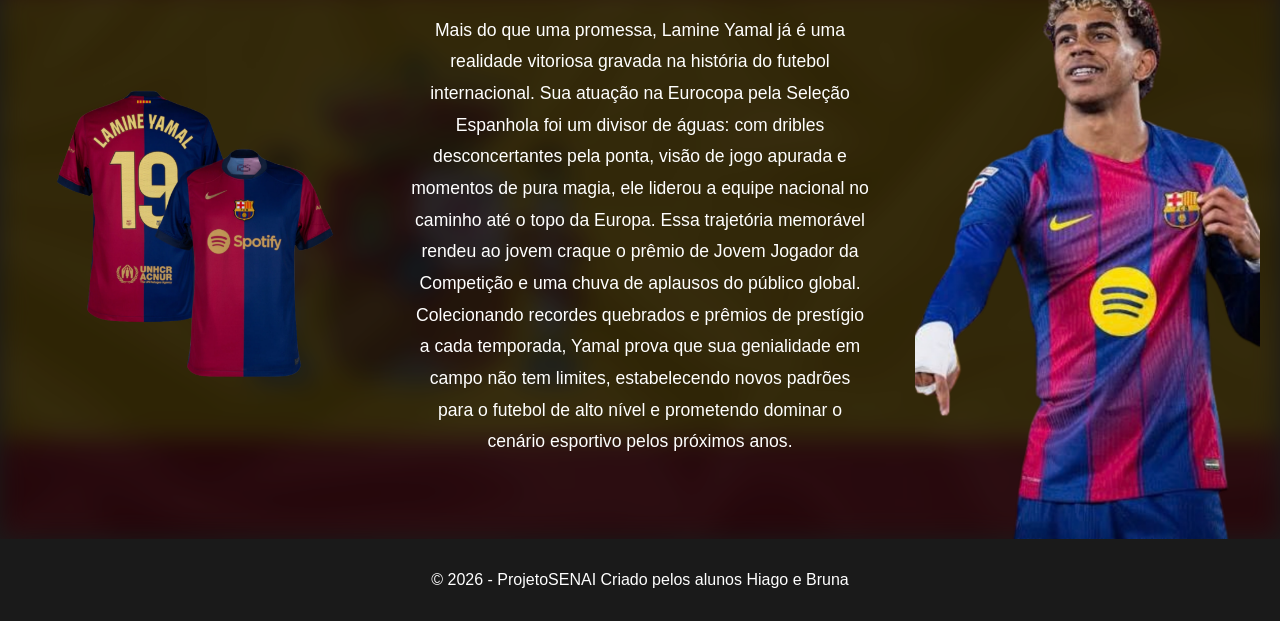
==== commit e5526d86: "commit4" ====
--- a/index.html
+++ b/index.html
@@ -35,42 +35,71 @@
             <img src="img/lamine-img1.png" alt="Lamine Yamal comemoração" class="player-img">
             <div class="block-text">
                 <h2>O Fenômeno de La Masia</h2>
-                <p>Lamine Yamal Nasraoui Ebana nasceu em Esplugues de Llobregat e rapidamente ascendeu pelas categorias de base do Barcelona (La Masia). Com uma visão de jogo invejável e dribles desconcertantes, ele quebrou recordes de precocidade na La Liga e na UEFA Champions League, tornando-se titular absoluto e peça fundamental tanto no clube quanto na Seleção Espanhola.</p>
+                <p>Nascido em 13 de julho de 2007 em Esplugues de Llobregat, Lamine Yamal Nasraoui Ebana ingressou nas categorias de base do FC Barcelona 
+                    com apenas sete anos de idade. Em La Masia, sua evolução foi tão vertiginosa que ele pulou etapas sistematicamente, enfrentando atletas mais velhos e 
+                    demonstrando um domínio técnico fora do comum.
+                    Dotado de dribles imprevisíveis, passe refinado e grande inteligência tática, Yamal causou impacto imediato assim que estreou no time principal. 
+                    Ele quebrou recordes históricos de precocidade ao se tornar o mais jovem a jogar e marcar gols na La Liga, na Champions League e pela Seleção Espanhola. 
+                    Sua performance de destaque e maturidade em grandes palcos internacionais o consolidaram como titular indiscutível e como a principal esperança do futebol
+                     espanhol para o futuro.
+                </p>
             </div>
         </div>
     </section>
 
     <section id="lamine" class="player-section lamine-bg">
         <div class="container">
-            <h2>Ficha Técnica</h2>
-            <p class="subtitle">Perfil do Jogador</p>
+            <h2>Estatísticas e Perfil</h2>
+            <p class="subtitle">Conheça os números e destaques da carreira</p>
             
-            <div class="player-content">
-                <div class="player-info">
-                    <p><strong>Posição:</strong> Ponta Direita / Ala</p>
-                    <p><strong>Nacionalidade:</strong> Espanhol</p>
+            <div class="cards-carousel">
+                <div class="card-item">
+                    <h3>Posição & Time</h3>
+                    <p><strong>Posição:</strong> Ponta Direita</p>
                     <p><strong>Time:</strong> FC Barcelona</p>
                     <p><strong>Número:</strong> 19</p>
+                </div>
+
+                <div class="card-item">
+                    <h3>Seleção Nacional</h3>
+                    <p><strong>País:</strong> Espanha 🇪🇸</p>
+                    <p><strong>Estreia:</strong> Com precocidade</p>
+                    <p><strong>Status:</strong> Titular Absoluto</p>
+                </div>
+
+                <div class="card-item">
+                    <h3>Características</h3>
                     <p><strong>Pé Principal:</strong> Canhoto</p>
+                    <p><strong>Destaque:</strong> Dribles e Velocidade</p>
+                    <p><strong>Visão:</strong> Criativo e Decisivo</p>
                 </div>
-                <div class="player-description">
-                    <p>Lamine Yamal é um talento geracional do futebol europeu. Seu dinamismo, velocidade e tomada de decisão refinada o destacam como um dos atletas mais letais e criativos do mundo no mano a mano.</p>
+
+                <div class="card-item">
+                    <h3>Conquistas</h3>
+                    <p><strong>Eurocopa:</strong> Campeão com Espanha</p>
+                    <p><strong>La Liga:</strong> Protagonista</p>
+                    <p><strong>Prêmios:</strong> Jovem Revelação</p>
                 </div>
             </div>
         </div>
     </section>
-
     <section class="content-block block-center-text">
         <div class="container triple-layout">
             <div class="side-image">
-                <img src="img/lamine-img1.png" alt="Lamine Yamal detalhe 1" class="player-img-small">
+                <img src="img/camisaLamine-img.png" alt="Lamine Yamal detalhe 1" class="player-img-small">
             </div>
             <div class="center-text">
                 <h2>Conquistas e Glórias</h2>
-                <p>Consagrado como um dos melhores jovens jogadores do planeta, Yamal teve papel crucial na conquista da Eurocopa com a Espanha, colecionando prêmios individuais de prestígio internacional e encantando torcedores ao redor do globo com sua genialidade em campo.</p>
+                <p>Mais do que uma promessa, Lamine Yamal já é uma realidade vitoriosa gravada na história do futebol internacional. 
+                    Sua atuação na Eurocopa pela Seleção Espanhola foi um divisor de águas: com dribles desconcertantes pela ponta, visão de jogo apurada e momentos 
+                    de pura magia, ele liderou a equipe nacional no caminho até o topo da Europa.
+                    Essa trajetória memorável rendeu ao jovem craque o prêmio de Jovem Jogador da Competição e uma chuva de aplausos do público global. 
+                    Colecionando recordes quebrados e prêmios de prestígio a cada temporada, Yamal prova que sua genialidade em campo não tem limites, estabelecendo novos 
+                    padrões para o futebol de alto nível e prometendo dominar o cenário esportivo pelos próximos anos.
+                </p>
             </div>
             <div class="side-image">
-                <img src="img/lamine-img1.png" alt="Lamine Yamal detalhe 2" class="player-img-small">
+                <img src="img/lamine-img2.png" alt="Lamine Yamal detalhe 2" class="player-img-small">
             </div>
         </div>
     </section>
--- a/style.css
+++ b/style.css
@@ -69,7 +69,7 @@
     color: var(--espanha-amarelo);
 }
 
-
+/* Primeiro bloco */
 .container {
     max-width: 1000px;
     margin: 0 auto;
@@ -77,11 +77,11 @@
 }
 
 .content-block {
-    /* Fundo com imagem da bandeira desfocada (blur) e bem escurecida */
     position: relative;
     background-color: var(--preto);
     color: var(--branco);
     overflow: hidden;
+    height: 650px;
 }
 
 .content-block::before {
@@ -91,10 +91,10 @@
     left: 0;
     width: 100%;
     height: 100%;
-    background-image: url('img/bandeira-img.jpg'); /* Coloque o caminho correto da sua imagem aqui */
+    background-image: url('img/bandeira-img.jpg');
     background-size: cover;
     background-position: center;
-    filter: blur(12px) brightness(0.25); /* blur controla o desfoque e brightness a escuridão */
+    filter: blur(12px) brightness(0.25);
     opacity: 0.8;
     z-index: 1;
 }
@@ -139,68 +139,101 @@
 .block-text p {
     font-size: 1.1em;
     line-height: 1.8;
+    width: 800px;
 }
 
 .player-img {
     flex: 1;
-    max-width: 420px;
+    max-width: 520px;
     width: 100%;
     height: auto;
 }
 
+
 /* segunda parte */
-.player-section {
-    padding: 80px 20px;
-    text-align: center;
-}
-
-.player-section h2 {
-    font-size: 2.5em;
-    margin-bottom: 10px;
-}
-
-.subtitle {
-    font-size: 1.2em;
-    margin-bottom: 30px;
-    opacity: 0.9;
-}
-
-.lamine-bg {
-    background-color: var(--espanha-vermelho);
-    color: var(--branco);
-}
-
-.lamine-bg .subtitle {
+
+.player-section.lamine-bg {
+    position: relative;
+    background-color: var(--preto);
+    color: var(--branco);
+    overflow: hidden;
+    padding: 60px 0;
+}
+
+.player-section.lamine-bg::before {
+    content: "";
+    position: absolute;
+    top: 0;
+    left: 0;
+    width: 100%;
+    height: 100%;
+    background-image: url('img/bandeira-img.jpg');
+    background-size: cover;
+    background-position: center;
+    filter: blur(12px) brightness(0.25);
+    opacity: 0.8;
+    z-index: 1;
+}
+
+.player-section.lamine-bg .container {
+    position: relative;
+    z-index: 2;
+}
+
+.cards-carousel {
+    display: flex;
+    gap: 25px;
+    overflow-x: auto;
+    padding: 20px 10px 30px 10px;
+    scroll-snap-type: x mandatory;
+    justify-content: flex-start;
+}
+
+.cards-carousel::-webkit-scrollbar {
+    height: 8px;
+}
+
+.cards-carousel::-webkit-scrollbar-track {
+    background: rgba(0, 0, 0, 0.2);
+    border-radius: 10px;
+}
+
+.cards-carousel::-webkit-scrollbar-thumb {
+    background: var(--espanha-amarelo);
+    border-radius: 10px;
+}
+
+.card-item {
+    background-color: rgba(26, 26, 26, 0.85);
+    border: 1px solid rgba(241, 191, 0, 0.3);
+    padding: 30px 25px;
+    border-radius: 12px;
+    min-width: 260px;
+    flex: 1;
+    text-align: left;
+    scroll-snap-align: start;
+    box-shadow: 0 8px 20px rgba(0, 0, 0, 0.6);
+    backdrop-filter: blur(4px);
+    transition: transform 0.3s ease, border-color 0.3s ease;
+}
+
+.card-item:hover {
+    transform: translateY(-5px);
+    border-color: var(--espanha-amarelo);
+}
+
+.card-item h3 {
+    font-size: 1.3em;
     color: var(--espanha-amarelo);
-}
-
-.player-content {
-    display: flex;
-    gap: 30px;
-    align-items: center;
-    justify-content: center;
-    flex-wrap: wrap;
-    margin-top: 30px;
-}
-
-.player-info {
-    background-color: rgba(0, 0, 0, 0.2);
-    padding: 20px;
-    border-radius: 8px;
-    min-width: 250px;
-    text-align: left;
-}
-
-.player-info p {
+    margin-bottom: 15px;
+    border-bottom: 2px solid rgba(241, 191, 0, 0.3);
+    padding-bottom: 8px;
+}
+
+.card-item p {
     margin: 10px 0;
     font-size: 1.05em;
-}
-
-.player-description {
-    max-width: 400px;
-    font-size: 1.05em;
-    line-height: 1.8;
-    text-align: left;
+    color: var(--branco);
 }
 
 
@@ -208,20 +241,28 @@
 .triple-layout {
     display: flex;
     align-items: center;
-    justify-content: center;
-    gap: 40px;
+    justify-content: space-between;
+    gap: 30px;
     flex-wrap: wrap;
     text-align: center;
+    max-width: 1400px;
+    margin: 0 auto;
+    width: 100%;
 }
 
 .side-image {
-    flex: 1;
-    min-width: 200px;
+    flex: 1.5;
+    min-width: 280px;
+    display: flex;
+    justify-content: center;
+    margin-bottom: 30px;
 }
 
 .center-text {
     flex: 2;
-    min-width: 280px;
+    min-width: 320px;
+    padding: 0 15px;
+    margin-bottom: 100px;
 }
 
 .center-text h2 {
@@ -236,20 +277,21 @@
 }
 
 .player-img-small {
-    max-width: 180px;
+    max-width: 380px;
     width: 100%;
     height: auto;
     border-radius: 8px;
     object-fit: cover;
-    box-shadow: 0 4px 10px rgba(0, 0, 0, 0.2);
-}
+}
+
+
 
 /* rodape */
 footer {
     background-color: var(--preto);
     color: var(--branco);
     text-align: center;
-    padding: 20px;
+    padding: 28px;
 }
 
 
@@ -274,4 +316,89 @@
     header h1 {
         font-size: 2em;
     }
-}+}
+
+
+/* ================================================================================================================================================================== */
+/* Pagina 1 - Jogos */
+
+/* ESTILOS DA PÁGINA DE RESULTADOS */
+.resultados-header {
+    text-align: center;
+    margin-bottom: 40px;
+}
+
+.resultados-header h2 {
+    font-size: 2.2em;
+    color: var(--espanha-vermelho);
+    margin-bottom: 10px;
+}
+
+.encontros-list {
+    list-style: none;
+    display: flex;
+    flex-direction: column;
+    gap: 20px;
+    max-width: 800px;
+    margin: 0 auto;
+}
+
+.encontro-card {
+    background-color: var(--branco);
+    border-left: 6px solid var(--espanha-vermelho);
+    padding: 20px 25px;
+    border-radius: 8px;
+    box-shadow: 0 4px 10px rgba(0, 0, 0, 0.08);
+    display: flex;
+    flex-direction: column;
+    gap: 12px;
+    transition: transform 0.2s ease;
+}
+
+.encontro-card:hover {
+    transform: translateY(-3px);
+}
+
+.encontro-competicao {
+    font-size: 0.9em;
+    font-weight: bold;
+    color: #777;
+    text-transform: uppercase;
+    letter-spacing: 0.5px;
+}
+
+.encontro-info {
+    display: flex;
+    justify-content: space-between;
+    align-items: center;
+    font-size: 1.2em;
+    font-weight: bold;
+    color: var(--preto);
+}
+
+.placar {
+    background-color: var(--cinza-claro);
+    padding: 6px 16px;
+    border-radius: 20px;
+    font-size: 1.1em;
+    color: var(--espanha-vermelho);
+    border: 1px solid #ddd;
+}
+
+.encontro-status {
+    font-size: 0.95em;
+    font-weight: 600;
+    padding: 4px 10px;
+    border-radius: 4px;
+    width: fit-content;
+}
+
+.encontro-status.vitoria {
+    background-color: rgba(0, 151, 57, 0.1);
+    color: #007a2e;
+}
+
+.encontro-status.draw {
+    background-color: rgba(241, 191, 0, 0.15);
+    color: #b38f00;
+}
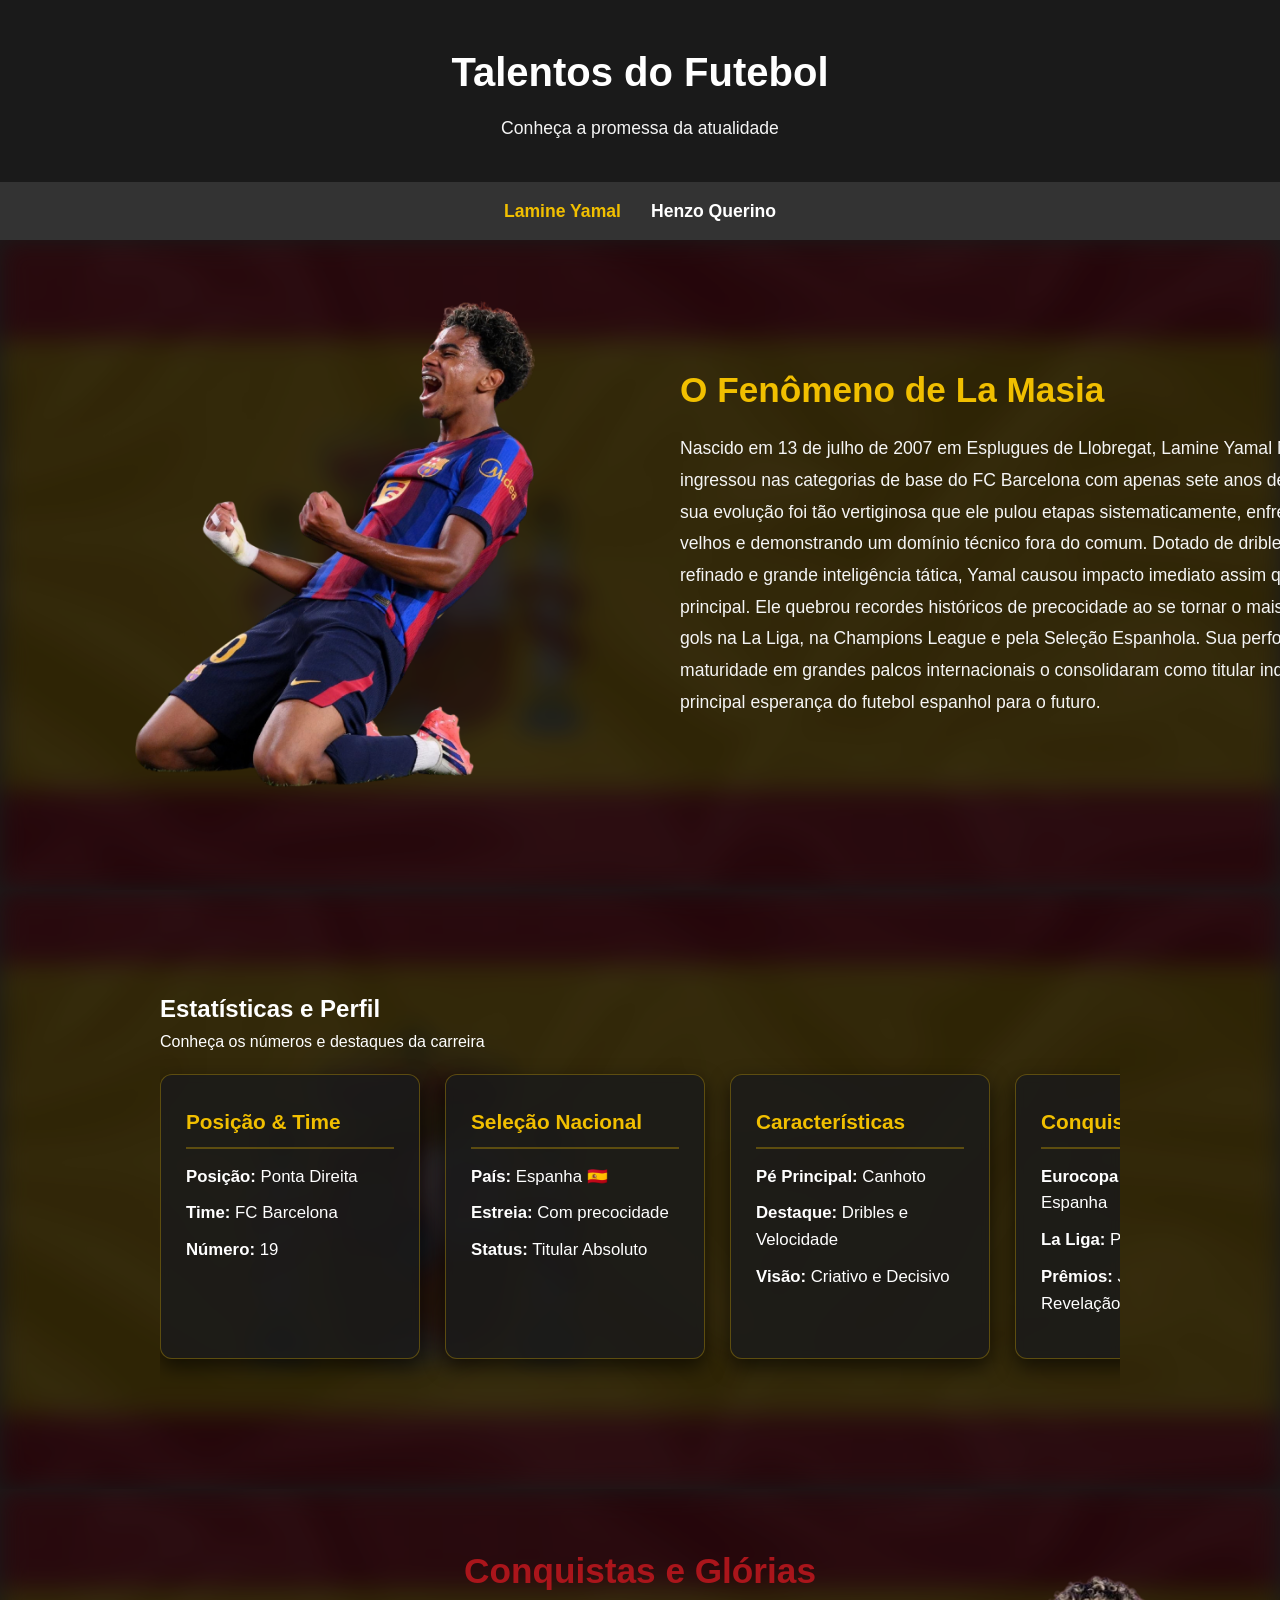
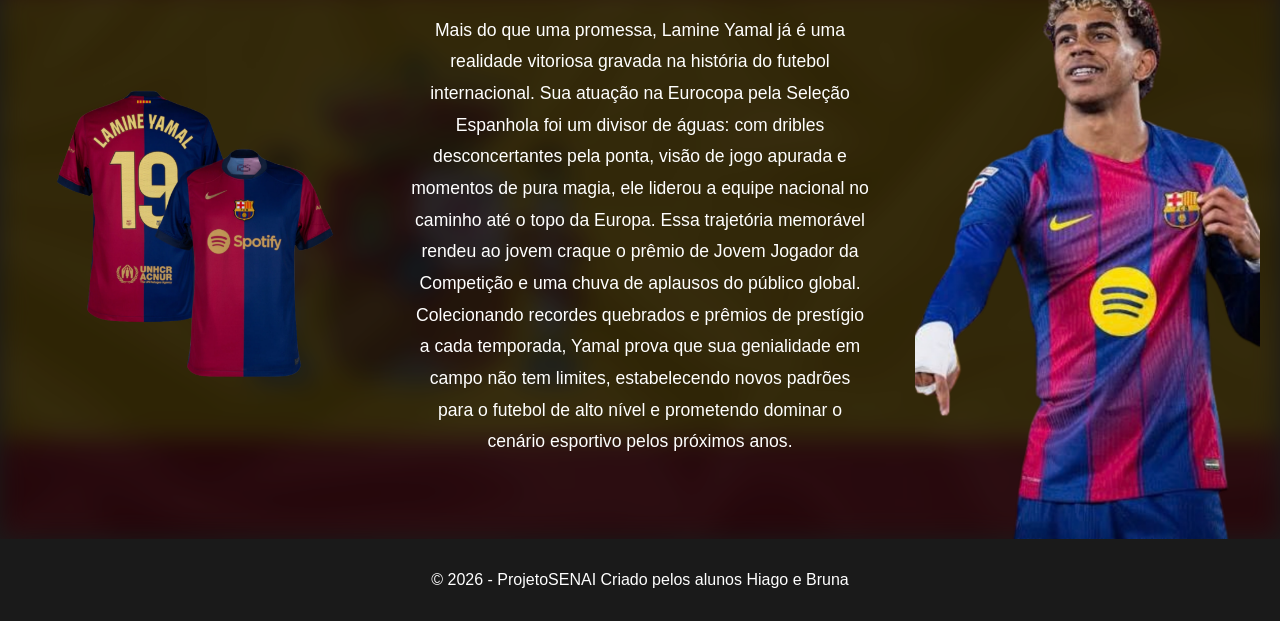
==== commit 55e45e24: "commit10" ====
--- a/index.html
+++ b/index.html
@@ -10,8 +10,8 @@
 
     <!-- Header -->
     <header>
-        <h1>Talentos do Futebol Moderno</h1>
-        <p>Conheça os melhores jogadores da atualidade</p>
+        <h1>Talentos do Futebol</h1>
+        <p>Conheça a promessa da atualidade</p>
     </header>
 
     <!-- Nav -->
@@ -24,7 +24,7 @@
             </li>
             <li>
                 <a href="richarlison/index.html">
-                    <span class="flag">Richarlison</span>
+                    <span class="flag">Henzo Querino</span>
                 </a>
             </li>
         </ul>
--- a/style.css
+++ b/style.css
@@ -316,89 +316,4 @@
     header h1 {
         font-size: 2em;
     }
-}
-
-
-/* ================================================================================================================================================================== */
-/* Pagina 1 - Jogos */
-
-/* ESTILOS DA PÁGINA DE RESULTADOS */
-.resultados-header {
-    text-align: center;
-    margin-bottom: 40px;
-}
-
-.resultados-header h2 {
-    font-size: 2.2em;
-    color: var(--espanha-vermelho);
-    margin-bottom: 10px;
-}
-
-.encontros-list {
-    list-style: none;
-    display: flex;
-    flex-direction: column;
-    gap: 20px;
-    max-width: 800px;
-    margin: 0 auto;
-}
-
-.encontro-card {
-    background-color: var(--branco);
-    border-left: 6px solid var(--espanha-vermelho);
-    padding: 20px 25px;
-    border-radius: 8px;
-    box-shadow: 0 4px 10px rgba(0, 0, 0, 0.08);
-    display: flex;
-    flex-direction: column;
-    gap: 12px;
-    transition: transform 0.2s ease;
-}
-
-.encontro-card:hover {
-    transform: translateY(-3px);
-}
-
-.encontro-competicao {
-    font-size: 0.9em;
-    font-weight: bold;
-    color: #777;
-    text-transform: uppercase;
-    letter-spacing: 0.5px;
-}
-
-.encontro-info {
-    display: flex;
-    justify-content: space-between;
-    align-items: center;
-    font-size: 1.2em;
-    font-weight: bold;
-    color: var(--preto);
-}
-
-.placar {
-    background-color: var(--cinza-claro);
-    padding: 6px 16px;
-    border-radius: 20px;
-    font-size: 1.1em;
-    color: var(--espanha-vermelho);
-    border: 1px solid #ddd;
-}
-
-.encontro-status {
-    font-size: 0.95em;
-    font-weight: 600;
-    padding: 4px 10px;
-    border-radius: 4px;
-    width: fit-content;
-}
-
-.encontro-status.vitoria {
-    background-color: rgba(0, 151, 57, 0.1);
-    color: #007a2e;
-}
-
-.encontro-status.draw {
-    background-color: rgba(241, 191, 0, 0.15);
-    color: #b38f00;
-}
+}
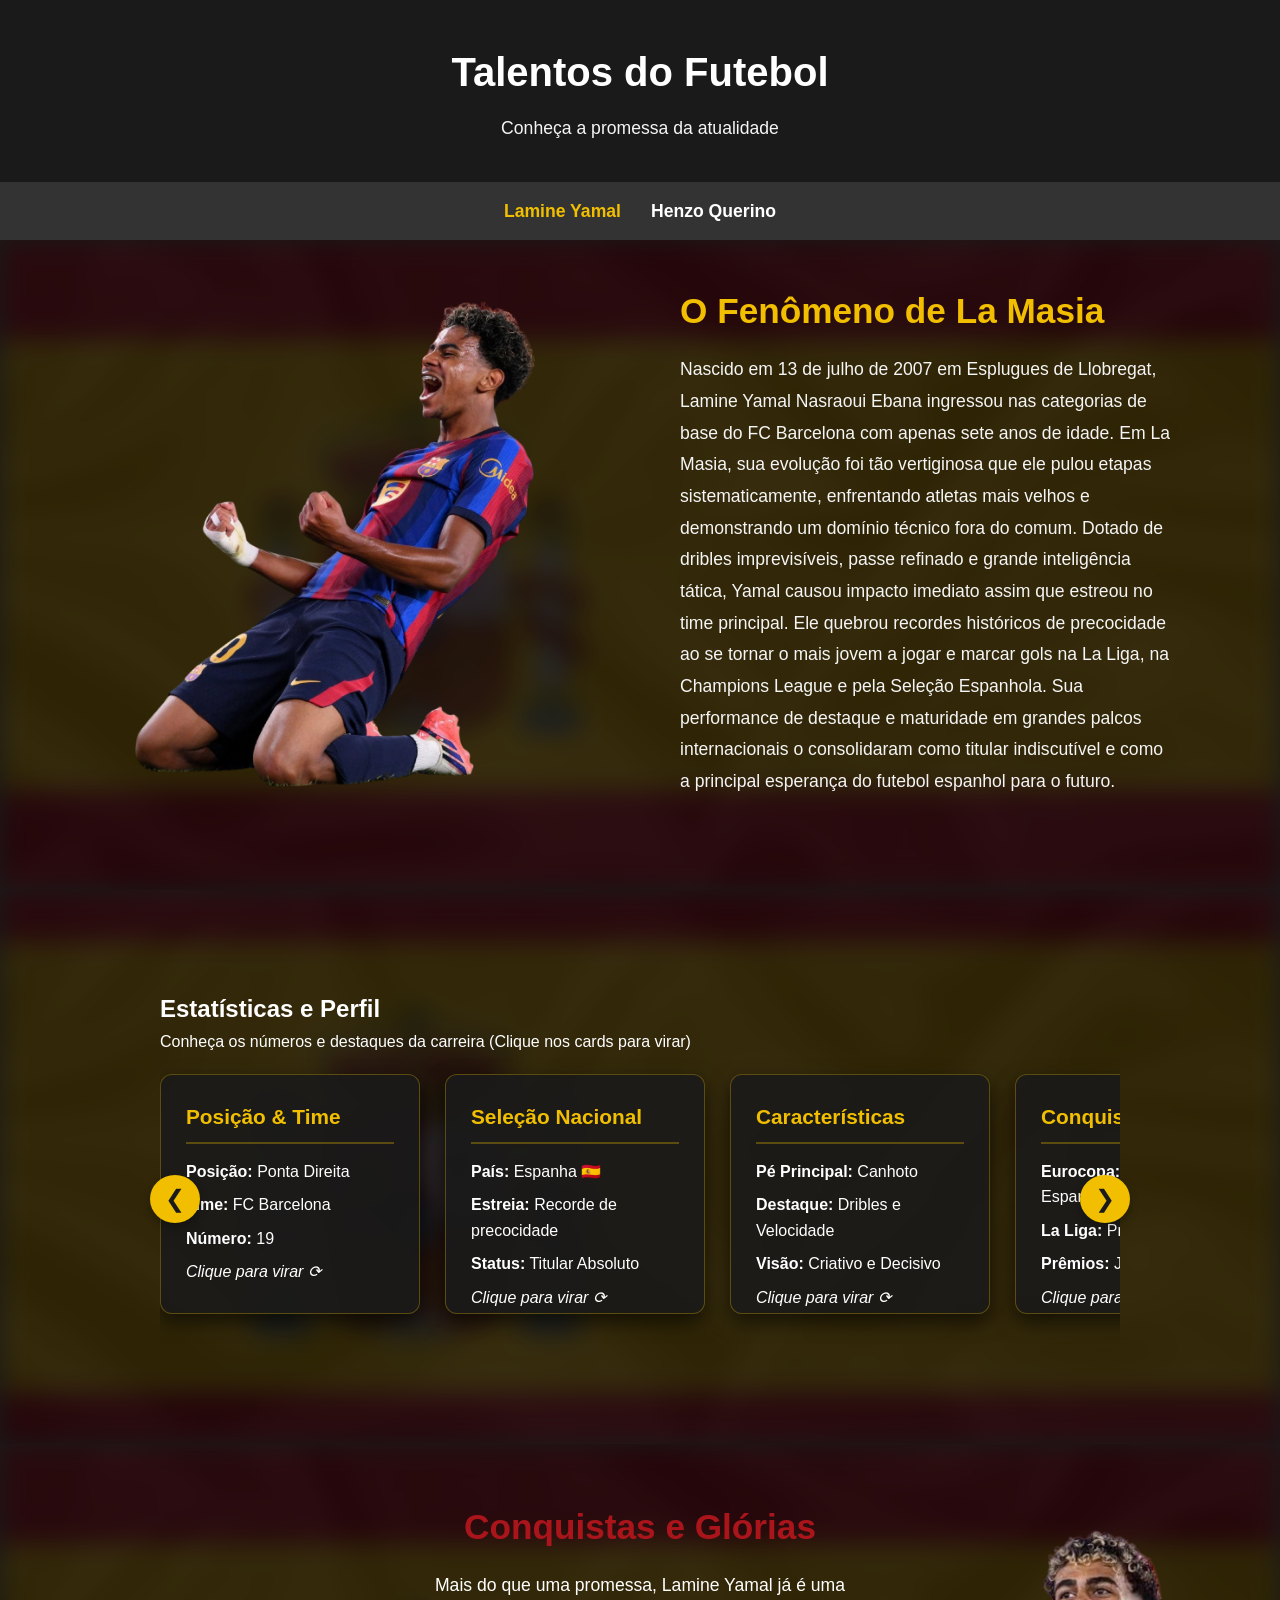
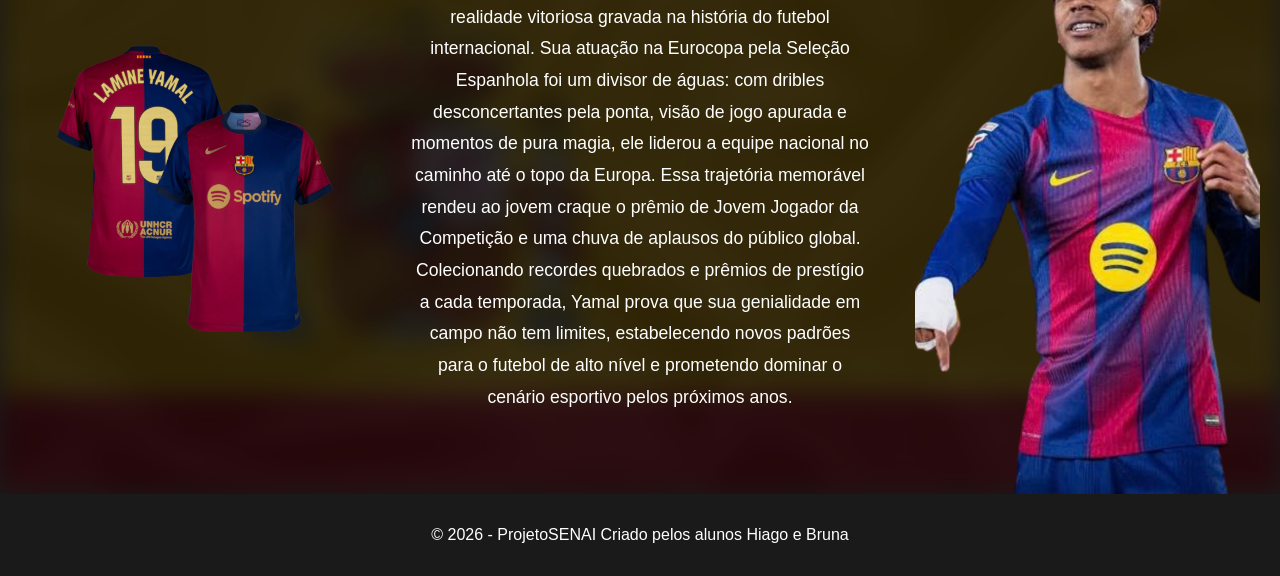
==== commit 185a62ab: "commitFinal" ====
--- a/index.html
+++ b/index.html
@@ -47,42 +47,100 @@
         </div>
     </section>
 
+    <!-- Carrossel -->
     <section id="lamine" class="player-section lamine-bg">
         <div class="container">
             <h2>Estatísticas e Perfil</h2>
-            <p class="subtitle">Conheça os números e destaques da carreira</p>
+            <p class="subtitle">Conheça os números e destaques da carreira (Clique nos cards para virar)</p>
             
-            <div class="cards-carousel">
-                <div class="card-item">
-                    <h3>Posição & Time</h3>
-                    <p><strong>Posição:</strong> Ponta Direita</p>
-                    <p><strong>Time:</strong> FC Barcelona</p>
-                    <p><strong>Número:</strong> 19</p>
+            <div class="carousel-container-wrapper">
+                <button class="carousel-btn prev-btn" id="prevBtn">&#10094;</button>
+                
+                <div class="cards-carousel" id="cardsCarousel">
+                    
+                    <!-- Card 1 -->
+                    <div class="card-item">
+                        <div class="card-inner">
+                            <div class="card-front">
+                                <h3>Posição & Time</h3>
+                                <p><strong>Posição:</strong> Ponta Direita</p>
+                                <p><strong>Time:</strong> FC Barcelona</p>
+                                <p><strong>Número:</strong> 19</p>
+                                <p class="click-hint">Clique para virar ⟳</p>
+                            </div>
+                            <div class="card-back">
+                                <h3>Detalhes Contratuais</h3>
+                                <p><strong>Contrato:</strong> Longo prazo</p>
+                                <p><strong>Formação:</strong> La Masia</p>
+                                <p><strong>Estilo:</strong> Extremo criativo</p>
+                            </div>
+                        </div>
+                    </div>
+
+                    <!-- Card 2 -->
+                    <div class="card-item">
+                        <div class="card-inner">
+                            <div class="card-front">
+                                <h3>Seleção Nacional</h3>
+                                <p><strong>País:</strong> Espanha 🇪🇸</p>
+                                <p><strong>Estreia:</strong> Recorde de precocidade</p>
+                                <p><strong>Status:</strong> Titular Absoluto</p>
+                                <p class="click-hint">Clique para virar ⟳</p>
+                            </div>
+                            <div class="card-back">
+                                <h3>Impacto na Seleção</h3>
+                                <p><strong>Competição:</strong> Euro 2024</p>
+                                <p><strong>Papel:</strong> Protagonista tático</p>
+                                <p><strong>Foco:</strong> Copas do Mundo</p>
+                            </div>
+                        </div>
+                    </div>
+
+                    <!-- Card 3 -->
+                    <div class="card-item">
+                        <div class="card-inner">
+                            <div class="card-front">
+                                <h3>Características</h3>
+                                <p><strong>Pé Principal:</strong> Canhoto</p>
+                                <p><strong>Destaque:</strong> Dribles e Velocidade</p>
+                                <p><strong>Visão:</strong> Criativo e Decisivo</p>
+                                <p class="click-hint">Clique para virar ⟳</p>
+                            </div>
+                            <div class="card-back">
+                                <h3>Análise Técnica</h3>
+                                <p><strong>Fundamento:</strong> 1x1 imparável</p>
+                                <p><strong>Decisão:</strong> Excelente passe final</p>
+                                <p><strong>Mentalidade:</strong> Maturidade precoce</p>
+                            </div>
+                        </div>
+                    </div>
+
+                    <!-- Card 4 -->
+                    <div class="card-item">
+                        <div class="card-inner">
+                            <div class="card-front">
+                                <h3>Conquistas</h3>
+                                <p><strong>Eurocopa:</strong> Campeão com Espanha</p>
+                                <p><strong>La Liga:</strong> Protagonista</p>
+                                <p><strong>Prêmios:</strong> Jovem Revelação</p>
+                                <p class="click-hint">Clique para virar ⟳</p>
+                            </div>
+                            <div class="card-back">
+                                <h3>Recordes Históricos</h3>
+                                <p><strong>Recorde 1:</strong> Mais jovem a marcar na La Liga</p>
+                                <p><strong>Recorde 2:</strong> Destaque na Europa</p>
+                                <p><strong>Futuro:</strong> Candidato à Bola de Ouro</p>
+                            </div>
+                        </div>
+                    </div>
+
                 </div>
 
-                <div class="card-item">
-                    <h3>Seleção Nacional</h3>
-                    <p><strong>País:</strong> Espanha 🇪🇸</p>
-                    <p><strong>Estreia:</strong> Com precocidade</p>
-                    <p><strong>Status:</strong> Titular Absoluto</p>
-                </div>
-
-                <div class="card-item">
-                    <h3>Características</h3>
-                    <p><strong>Pé Principal:</strong> Canhoto</p>
-                    <p><strong>Destaque:</strong> Dribles e Velocidade</p>
-                    <p><strong>Visão:</strong> Criativo e Decisivo</p>
-                </div>
-
-                <div class="card-item">
-                    <h3>Conquistas</h3>
-                    <p><strong>Eurocopa:</strong> Campeão com Espanha</p>
-                    <p><strong>La Liga:</strong> Protagonista</p>
-                    <p><strong>Prêmios:</strong> Jovem Revelação</p>
-                </div>
+                <button class="carousel-btn next-btn" id="nextBtn">&#10095;</button>
             </div>
         </div>
     </section>
+
     <section class="content-block block-center-text">
         <div class="container triple-layout">
             <div class="side-image">
@@ -108,6 +166,6 @@
     <footer>
         <p>&copy; 2026 - ProjetoSENAI Criado pelos alunos Hiago e Bruna</p>
     </footer>
-
+    <script src="script.js"></script>
 </body>
 </html>
--- a/style.css
+++ b/style.css
@@ -5,7 +5,6 @@
 }
 
 :root {
-    /* cores */
     --espanha-vermelho: #AA151B;
     --espanha-amarelo: #F1BF00;
     --preto: #1a1a1a;
@@ -69,7 +68,7 @@
     color: var(--espanha-amarelo);
 }
 
-/* Primeiro bloco */
+/* Container geral */
 .container {
     max-width: 1000px;
     margin: 0 auto;
@@ -112,10 +111,6 @@
     color: var(--cinza-claro);
 }
 
-.content-block:nth-child(even) {
-    background-color: var(--cinza-claro);
-}
-
 .box {
     display: flex;
     align-items: center;
@@ -139,7 +134,7 @@
 .block-text p {
     font-size: 1.1em;
     line-height: 1.8;
-    width: 800px;
+    max-width: 800px;
 }
 
 .player-img {
@@ -148,9 +143,6 @@
     width: 100%;
     height: auto;
 }
-
-
-/* segunda parte */
 
 .player-section.lamine-bg {
     position: relative;
@@ -180,6 +172,37 @@
     z-index: 2;
 }
 
+.carousel-container-wrapper {
+    position: relative;
+    display: flex;
+    align-items: center;
+    max-width: 1200px;
+    margin: 0 auto;
+}
+
+.carousel-btn {
+    position: absolute;
+    top: 50%;
+    transform: translateY(-50%);
+    background-color: var(--espanha-amarelo);
+    color: var(--preto);
+    border: none;
+    font-size: 1.5em;
+    padding: 10px 15px;
+    cursor: pointer;
+    border-radius: 50%;
+    z-index: 10;
+    box-shadow: 0 4px 10px rgba(0,0,0,0.3);
+    transition: 0.3s;
+}
+
+.carousel-btn:hover {
+    background-color: var(--branco);
+}
+
+.prev-btn { left: -10px; }
+.next-btn { right: -10px; }
+
 .cards-carousel {
     display: flex;
     gap: 25px;
@@ -187,6 +210,8 @@
     padding: 20px 10px 30px 10px;
     scroll-snap-type: x mandatory;
     justify-content: flex-start;
+    scroll-behavior: smooth;
+    width: 100%;
 }
 
 .cards-carousel::-webkit-scrollbar {
@@ -204,25 +229,48 @@
 }
 
 .card-item {
-    background-color: rgba(26, 26, 26, 0.85);
+    background-color: transparent;
+    perspective: 1000px;
+    min-width: 260px;
+    height: 240px;
+    flex: 1;
+    scroll-snap-align: start;
+    cursor: pointer;
+}
+
+.card-inner {
+    position: relative;
+    width: 100%;
+    height: 100%;
+    text-align: left;
+    transition: transform 0.6s;
+    transform-style: preserve-3d;
+}
+
+.card-item.flipped .card-inner {
+    transform: rotateY(180deg);
+}
+
+.card-front, .card-back {
+    position: absolute;
+    width: 100%;
+    height: 100%;
+    backface-visibility: hidden;
+    background-color: rgba(26, 26, 26, 0.9);
     border: 1px solid rgba(241, 191, 0, 0.3);
-    padding: 30px 25px;
+    padding: 25px;
     border-radius: 12px;
-    min-width: 260px;
-    flex: 1;
-    text-align: left;
-    scroll-snap-align: start;
     box-shadow: 0 8px 20px rgba(0, 0, 0, 0.6);
     backdrop-filter: blur(4px);
-    transition: transform 0.3s ease, border-color 0.3s ease;
-}
-
-.card-item:hover {
-    transform: translateY(-5px);
+}
+
+.card-back {
+    transform: rotateY(180deg);
+    background-color: rgba(40, 40, 40, 0.95);
     border-color: var(--espanha-amarelo);
 }
 
-.card-item h3 {
+.card-front h3, .card-back h3 {
     font-size: 1.3em;
     color: var(--espanha-amarelo);
     margin-bottom: 15px;
@@ -230,14 +278,20 @@
     padding-bottom: 8px;
 }
 
-.card-item p {
-    margin: 10px 0;
-    font-size: 1.05em;
-    color: var(--branco);
-}
-
-
-/* terceira parte */
+.card-front p, .card-back p {
+    margin: 8px 0;
+    font-size: 1em;
+    color: var(--branco);
+}
+
+.click-hint {
+    font-size: 0.8em;
+    color: var(--espanha-amarelo);
+    margin-top: 10px;
+    font-style: italic;
+}
+
+/* Terceira parte */
 .triple-layout {
     display: flex;
     align-items: center;
@@ -284,9 +338,7 @@
     object-fit: cover;
 }
 
-
-
-/* rodape */
+/* Rodapé */
 footer {
     background-color: var(--preto);
     color: var(--branco);
@@ -294,9 +346,7 @@
     padding: 28px;
 }
 
-
-
-/* RESPONSIVO */
+/* Responsivo */
 @media (max-width: 768px) {
     .navbar ul {
         flex-direction: column;
@@ -304,16 +354,20 @@
         align-items: center;
     }
     
-    .split-layout, .triple-layout {
+    .triple-layout {
         flex-direction: column;
         text-align: center;
     }
 
-    .player-description, .block-text {
+    .block-text {
         text-align: center;
     }
     
     header h1 {
         font-size: 2em;
     }
+
+    .carousel-btn {
+        display: none;
+    }
 }
